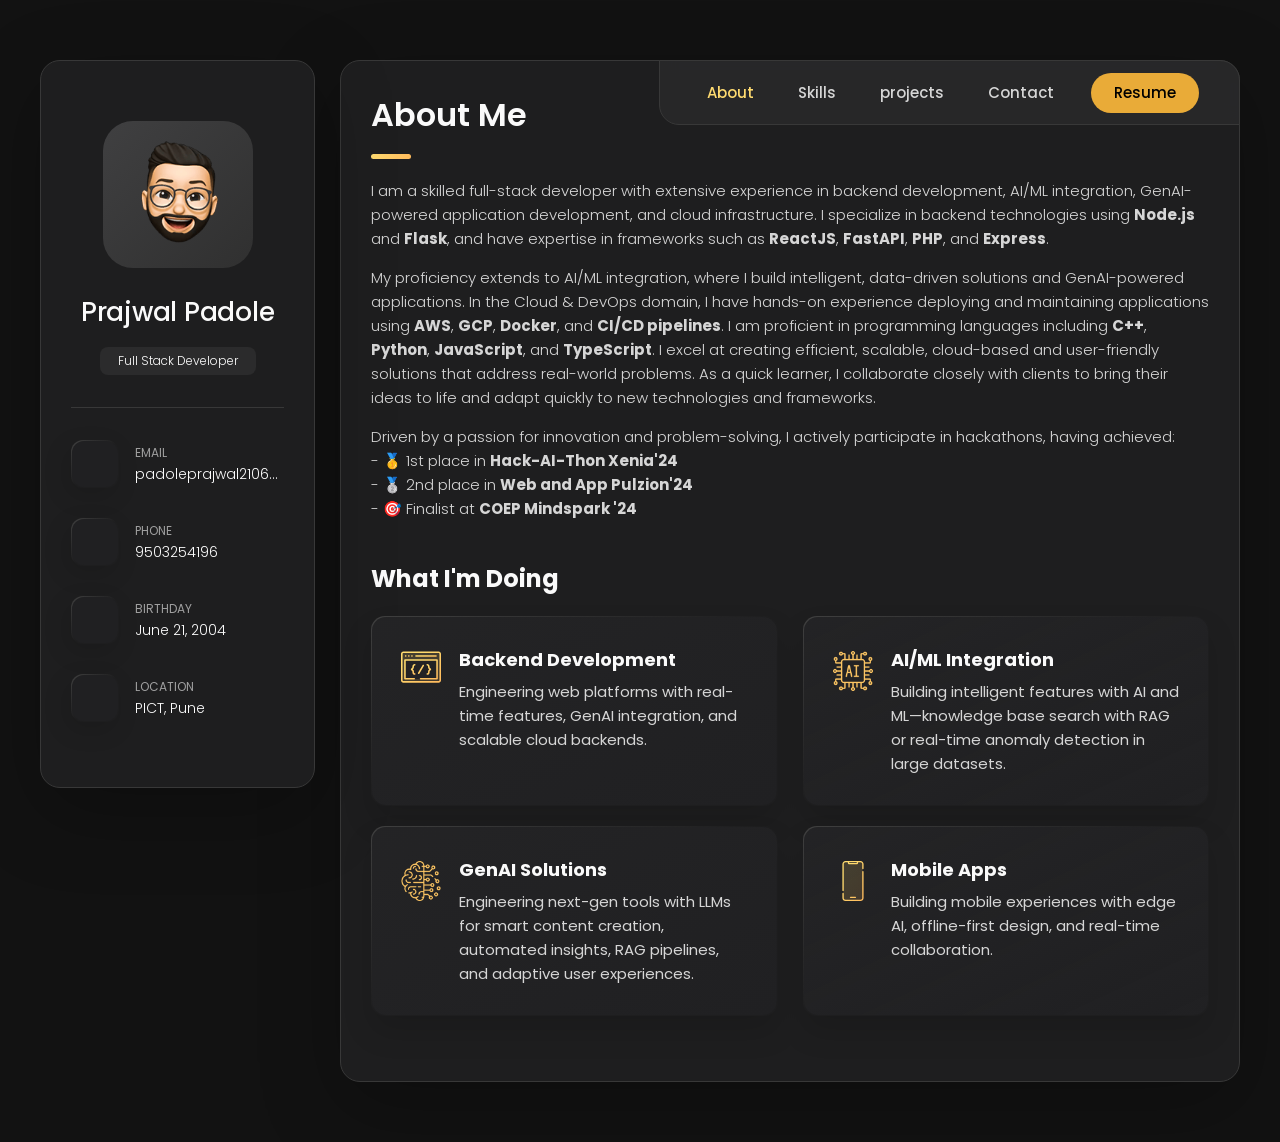
==== index.html @ 148af9e6 "Updated about us" ====
<!DOCTYPE html>
<html lang="en">

<head>
  <meta charset="UTF-8" />
  <meta http-equiv="X-UA-Compatible" content="IE=edge" />
  <meta name="viewport" content="width=device-width, initial-scale=1.0" />
  <title>Prajwal Padole</title>

  <!--
    - favicon
  -->
  <link rel="shortcut icon" href="./assets/images/logo.ico" type="image/x-icon" />

  <!--
    - custom css link
  -->
  <link rel="stylesheet" href="./assets/css/style.css" />

  <!--
    - google font link
  -->
  <link rel="preconnect" href="https://fonts.googleapis.com" />
  <link rel="preconnect" href="https://fonts.gstatic.com" crossorigin />
  <link href="https://fonts.googleapis.com/css2?family=Poppins:wght@300;400;500;600&display=swap" rel="stylesheet" />
</head>

<body>
  <!--
    - #MAIN
  -->

  <main>
    <!--
      - #SIDEBAR
    -->

    <aside class="sidebar" data-sidebar>
      <div class="sidebar-info">
        <figure class="avatar-box">
          <img src="./assets/images/my-avatar.png" alt="Richard hanrick" width="80" />
        </figure>

        <div class="info-content">
          <h1 class="name" title="Richard hanrick">Prajwal Padole</h1>

          <p class="title">Full Stack Developer</p>
        </div>

        <button class="info_more-btn" data-sidebar-btn>
          <span>Show Contacts</span>

          <ion-icon name="chevron-down"></ion-icon>
        </button>
      </div>

      <div class="sidebar-info_more">
        <div class="separator"></div>

        <ul class="contacts-list">
          <li class="contact-item">
            <div class="icon-box">
              <ion-icon name="mail-outline"></ion-icon>
            </div>

            <div class="contact-info">
              <p class="contact-title">Email</p>

              <a href="mailto:padoleprajwal2106@gmail.com" class="contact-link">padoleprajwal2106@gmail.com</a>
            </div>
          </li>

          <li class="contact-item">
            <div class="icon-box">
              <ion-icon name="phone-portrait-outline"></ion-icon>
            </div>

            <div class="contact-info">
              <p class="contact-title">Phone</p>

              <a href="tel:9503254196" class="contact-link">9503254196</a>
            </div>
          </li>

          <li class="contact-item">
            <div class="icon-box">
              <ion-icon name="calendar-outline"></ion-icon>
            </div>

            <div class="contact-info">
              <p class="contact-title">Birthday</p>

              <time datetime="1982-06-23">June 21, 2004</time>
            </div>
          </li>

          <li class="contact-item">
            <div class="icon-box">
              <ion-icon name="location-outline"></ion-icon>
            </div>

            <div class="contact-info">
              <p class="contact-title">Location</p>

              <address>PICT, Pune</address>
            </div>
          </li>
        </ul>

        <div class="separator"></div>

        <ul class="social-list">
          <li class="social-item">
            <a href="https://github.com/prajwalpkp2106" class="social-link">
              <ion-icon name="logo-github"></ion-icon>
            </a>
          </li>

          <li class="social-item">
            <a href="https://www.linkedin.com/in/prajwalpadole/" class="social-link">
              <ion-icon name="logo-linkedin"></ion-icon>
            </a>
          </li>

          <li class="social-item">
            <a href="https://www.instagram.com/prajwal_p_21?utm_source=qr&igsh=MTRkZmlydzJ2czIyZg=="
              class="social-link">
              <ion-icon name="logo-instagram"></ion-icon>
            </a>
          </li>
        </ul>
      </div>
    </aside>

    <!--- #main-content-->

    <div class="main-content">
      <!--
        - #NAVBAR
      -->

      <nav class="navbar">
        <ul class="navbar-list">
          <li class="navbar-item">
            <button class="navbar-link active" data-nav-link>About</button>
          </li>

          <li class="navbar-item">
            <button class="navbar-link" data-nav-link>Skills</button>
          </li>

          <li class="navbar-item">
            <button class="navbar-link" data-nav-link>projects</button>
          </li>

          <li class="navbar-item">
            <button class="navbar-link" data-nav-link>Contact</button>
          </li>

          <li class="navbar-item" id="resume">
            <a class="navbar-link" style="color: black;"
              href="https://drive.google.com/file/d/1fDwOTnC-C0VTZFPT21vJcvQZfboeMuvA/view?usp=sharing" target="_blank"
              rel="noopener noreferrer">
              Resume
            </a>
          </li>

        </ul>
      </nav>

      <!--
        - #ABOUT
      -->

      <article class="about active" data-page="about">
        <header>
          <h2 class="h2 article-title">About me</h2>
        </header>

        <section class="about-text">
          <p>
            I am a skilled full-stack developer with extensive experience in
            backend development, AI/ML integration, GenAI-powered application
            development, and cloud infrastructure. I specialize in backend
            technologies using
            <span class="bold">Node.js</span> and
            <span class="bold">Flask</span>, and have expertise in frameworks
            such as <span class="bold">ReactJS</span>,
            <span class="bold">FastAPI</span>, <span class="bold">PHP</span>,
            and <span class="bold">Express</span>.
          </p>

          <p>
            My proficiency extends to AI/ML integration, where I build
            intelligent, data-driven solutions and GenAI-powered applications.
            In the Cloud & DevOps domain, I have hands-on experience deploying
            and maintaining applications using <span class="bold">AWS</span>,
            <span class="bold">GCP</span>, <span class="bold">Docker</span>,
            and <span class="bold">CI/CD pipelines</span>. I am proficient in
            programming languages including <span class="bold">C++</span>,
            <span class="bold">Python</span>,
            <span class="bold">JavaScript</span>, and
            <span class="bold">TypeScript</span>. I excel at creating
            efficient, scalable, cloud-based and user-friendly solutions that
            address real-world problems. As a quick learner, I collaborate closely
            with clients to bring their ideas to life and adapt quickly to new
            technologies and frameworks.
          </p>
          <p>
            Driven by a passion for innovation and problem-solving, I actively
            participate in hackathons, having achieved:<br />
            - 🥇 1st place in <span class="bold">Hack-AI-Thon Xenia'24</span>
            <br />
            - 🥈 2nd place in <span class="bold">Web and App Pulzion'24</span><br />
            - 🎯 Finalist at <span class="bold">COEP Mindspark '24</span><br />
          </p>
        </section>

        <!--
          - service
        -->

        <section class="service">
          <h3 class="h3 service-title">What i'm doing</h3>

          <ul class="service-list">
            <li class="service-item">
              <div class="service-icon-box">
                <img src="./assets/images/icon-dev.svg" alt="Web development icon" width="40" />
              </div>

              <div class="service-content-box">
                <h4 class="h4 service-item-title">Backend development</h4>

                <p class="service-item-text">
                  Engineering web platforms with real-time features, GenAI
                  integration, and scalable cloud backends.
                </p>
              </div>
            </li>
            <li class="service-item">
              <div class="service-icon-box">
                <img src="./assets/images/microchip.png
                " alt="design icon" width="40" />
              </div>

              <div class="service-content-box">
                <h4 class="h4 service-item-title">AI/ML Integration</h4>

                <p class="service-item-text">
                  Building intelligent features with AI and ML—knowledge base
                  search with RAG or real-time anomaly detection in large
                  datasets.
                </p>
              </div>
            </li>

            <li class="service-item">
              <div class="service-icon-box">
                <img src="./assets/images/GenAI.png" alt="camera icon" width="40" />
              </div>

              <div class="service-content-box">
                <h4 class="h4 service-item-title">GenAI Solutions</h4>

                <p class="service-item-text">
                  Engineering next-gen tools with LLMs for smart content
                  creation, automated insights, RAG pipelines, and adaptive
                  user experiences.
                </p>
              </div>
            </li>

            <li class="service-item">
              <div class="service-icon-box">
                <img src="./assets/images/icon-app.svg" alt="mobile app icon" width="40" />
              </div>

              <div class="service-content-box">
                <h4 class="h4 service-item-title">Mobile apps</h4>

                <p class="service-item-text">
                  Building mobile experiences with edge AI, offline-first
                  design, and real-time collaboration.
                </p>
              </div>
            </li>
          </ul>
        </section>

        <!--
          - testimonials modal
        -->

        <div class="modal-container" data-modal-container>
          <div class="overlay" data-overlay></div>

          <section class="testimonials-modal">
            <button class="modal-close-btn" data-modal-close-btn>
              <ion-icon name="close-outline"></ion-icon>
            </button>
          </section>
        </div>
      </article>

      <!--
        - #Skills
      -->

      <article class="skills" data-page="skills">
        <header>
          <h2 class="h2 article-title">Skills</h2>
        </header>

        <section class="timeline">
          <div class="title-wrapper">
            <div class="icon-box">
              <ion-icon name="book-outline"></ion-icon>
            </div>

            <h3 class="h3">Education</h3>
          </div>

          <ol class="timeline-list">
            <li class="timeline-item">
              <h4 class="h4 timeline-item-title">
                <a href="https://pict.edu/" target="_blank" style="text-decoration: none; color: inherit">
                  Pune Institute of Computer Technology
                </a>
              </h4>
              <span>2022– Present</span>

              <p class="timeline-text">BE in Computer Engineering</p>
            </li>

            <li class="timeline-item">
              <h4 class="h4 timeline-item-title">
                Jadhavar Jr. College, Pune
              </h4>

              <span> 2020– 2022</span>

              <p class="timeline-text">Higher Secondary Certificate (HSC)</p>
            </li>

            <li class="timeline-item">
              <h4 class="h4 timeline-item-title">
                Stella Maris Convent School,Rajura
              </h4>

              <span> 2006– 2020</span>

              <p class="timeline-text">Secondary School Certificate (SSC)</p>
            </li>
          </ol>
        </section>

        <section class="timeline">
          <div class="title-wrapper">
            <div class="icon-box">
              <ion-icon name="book-outline"></ion-icon>
            </div>

            <h3 class="h3">Experience</h3>
          </div>

          <ol class="timeline-list">
            <li class="timeline-item">
              <h4 class="h4 timeline-item-title">
                <a href="https://inspacco.com/" target="_blank" style="text-decoration: none; color: inherit">
                  INSPACCO
                </a>
              </h4>
              <span class="time" style="color: rgb(191, 190, 190)">Aug 2024– Dec 2024</span>
              <span>Role: Full Stack Developer</span>

              <p class="timeline-text">
                Played a key role in building high-performance, scalable web
                applications. Engineered robust RESTful APIs using Node.js and
                Express.js, streamlined authentication mechanisms, and
                optimized data flow and query performance in PostgreSQL.
                Contributed to system architecture improvements that enhanced
                reliability, maintainability, and scalability across the
                platform.
              </p>
            </li>

            <li class="timeline-item">
              <h4 class="h4 timeline-item-title">
                <a href="https://sushiv.in/" target="_blank" style="text-decoration: none; color: inherit">
                  Sushiv Technologies
                </a>
              </h4>
              <span class="time" style="color: rgb(191, 190, 190)">Feb 2023– June 2023</span>
              <span>Role: Flutter Developer</span>

              <p class="timeline-text">
                Led the end-to-end development of an Android application
                integrating key features from Tinder, Omegle, and Instagram,
                delivering a unique and interactive user experience.
                Collaborated effectively within an industrial environment,
                strengthening cross-functional teamwork and communication.
                Optimized frontend performance, achieving a 20% reduction in
                page load time and ensuring full responsiveness across
                devices.
              </p>
            </li>

            <!-- <li class="timeline-item">

              <h4 class="h4 timeline-item-title">Web designer</h4>

              <span>2010 — 2013</span>

              <p class="timeline-text">
                Nemo enims ipsam voluptatem, blanditiis praesentium voluptum delenit atque corrupti, quos dolores et
                quas molestias
                exceptur.
              </p>

            </li> -->
          </ol>
        </section>

        <section class="tech-skills">
          <h3 class="h3 skills-title">Skills</h3>
          <div class="skills-tags">
            <span class="skill-tag">React</span>
            <span class="skill-tag">Next.js</span>
            <span class="skill-tag">Typescript</span>
            <span class="skill-tag">Node.js</span>
            <span class="skill-tag">Python</span>
            <span class="skill-tag">Streamlit</span>
            <span class="skill-tag">GenAI</span>
            <span class="skill-tag">Postgres</span>
            <span class="skill-tag">Docker</span>
            <span class="skill-tag">Java</span>
            <span class="skill-tag">C</span>
            <span class="skill-tag">C++</span>
            <span class="skill-tag">Flutter</span>
            <span class="skill-tag">MongoDB</span>
            <span class="skill-tag">HTML5</span>
            <span class="skill-tag">CSS3</span>
            <span class="skill-tag">JavaScript</span>
            <span class="skill-tag">NodeJS</span>
            <span class="skill-tag">Express</span>
            <span class="skill-tag">Flask</span>
            <span class="skill-tag">FastAPI</span>
            <span class="skill-tag">PostgreSQL</span>
            <span class="skill-tag">Firebase</span>
            <span class="skill-tag">Postman</span>
            <span class="skill-tag">MySQL</span>
            <span class="skill-tag">GitHub</span>
            <span class="skill-tag">NumPy</span>
            <span class="skill-tag">Pandas</span>
            <span class="skill-tag">C++</span>
            <span class="skill-tag">Amazon EC2</span>
            <span class="skill-tag">qdrant</span>
          </div>
        </section>

        <!-- Cloud -->
        <section class="skills-cloud-section desktop-only">
          <div class="skills-cloud-wrapper">
            <div class="icon-cloud" id="iconCloud"></div>
          </div>
        </section>

        <style>
          @media (max-width: 768px) {
            .desktop-only {
              display: none;
            }
          }
        </style>
      </article>

      <!--
        - #projects
      -->

      <!-- <article class="projects" data-page="projects">
        <header>
          <h2 class="h2 article-title">Projects</h2>
        </header>

        <section class="projects">
          <ul class="filter-list">
            <li class="filter-item">
              <button class="active" data-filter-btn>All</button>
            </li>

            <li class="filter-item">
              <button data-filter-btn>Web design</button>
            </li>

            <li class="filter-item">
              <button data-filter-btn>Applications</button>
            </li>

            <li class="filter-item">
              <button data-filter-btn>Web development</button>
            </li>
            <li class="filter-item">
              <button data-filter-btn>abc pqr</button>
            </li>
          </ul>

          <div class="filter-select-box">
            <button class="filter-select" data-select>
              <div class="select-value" data-selecct-value>
                Select category
              </div>

              <div class="select-icon">
                <ion-icon name="chevron-down"></ion-icon>
              </div>
            </button>

            <ul class="select-list">
              <li class="select-item">
                <button data-select-item>All</button>
              </li>

              <li class="select-item">
                <button data-select-item>Web design</button>
              </li>

              <li class="select-item">
                <button data-select-item>Applications</button>
              </li>

              <li class="select-item">
                <button data-select-item>Web development</button>
              </li>

            </ul>
          </div>

          <ul class="project-list">
            <li class="project-item active" data-filter-item data-category="abc pqr">
              <a href="https://github.com/prajwalpkp2106/Crop-Disease-Detection-App">
                <figure class="project-img">
                  <div class="project-item-icon-box">
                    <ion-icon name="eye-outline"></ion-icon>
                  </div>

                  <img src="./assets/images/plant.jpg" alt="PlantPulse" loading="lazy" />
                </figure>

                <h3 class="project-title">PlantPulse</h3>


              </a>
            </li>

            <li class="project-item active" data-filter-item data-category="web development">
              <a href="https://github.com/prajwalpkp2106/Tactical_Trends-MindSpark24">
                <figure class="project-img">
                  <div class="project-item-icon-box">
                    <ion-icon name="eye-outline"></ion-icon>
                  </div>

                  <img src="./assets/images/plant2.jpg" alt="orizon" loading="lazy" />
                </figure>

                <h3 class="project-title">Tactical_Trends</h3>

                <p class="project-category">Web development</p>
              </a>
            </li>

            <li class="project-item active" data-filter-item data-category="web design">
              <a href="#">
                <figure class="project-img">
                  <div class="project-item-icon-box">
                    <ion-icon name="eye-outline"></ion-icon>
                  </div>

                  <img src="./assets/images/tactical_trend2.png" alt="fundo" loading="lazy" />
                </figure>

                <h3 class="project-title">Fundo</h3>

                <p class="project-category">Web design</p>
              </a>
            </li>

            <li class="project-item active" data-filter-item data-category="applications">
              <a href="#">
                <figure class="project-img">
                  <div class="project-item-icon-box">
                    <ion-icon name="eye-outline"></ion-icon>
                  </div>

                  <img src="./assets/images/project-4.png" alt="brawlhalla" loading="lazy" />
                </figure>

                <h3 class="project-title">Brawlhalla</h3>

                <p class="project-category">Applications</p>
              </a>
            </li>

            <li class="project-item active" data-filter-item data-category="web design">
              <a href="https://github.com/prajwalpkp2106/CodeDocs">
                <figure class="project-img">
                  <div class="project-item-icon-box">
                    <ion-icon name="eye-outline"></ion-icon>
                  </div>

                  <img src="./assets/images/codedocs2.png" alt="dsm." loading="lazy" />
                </figure>

                <h3 class="project-title">CodeDocs</h3>

                <p class="project-category">Web design</p>
              </a>
            </li>

            <li class="project-item active" data-filter-item data-category="web design">
              <a href="#">
                <figure class="project-img">
                  <div class="project-item-icon-box">
                    <ion-icon name="eye-outline"></ion-icon>
                  </div>

                  <img src="./assets/images/codedocs1.png" alt="metaspark" loading="lazy" />
                </figure>

                <h3 class="project-title">MetaSpark</h3>

                <p class="project-category">Web design</p>
              </a>
            </li>

            <li class="project-item active" data-filter-item data-category="web development">
              <a href="#">
                <figure class="project-img">
                  <div class="project-item-icon-box">
                    <ion-icon name="eye-outline"></ion-icon>
                  </div>

                  <img src="./assets/images/project-7.png" alt="summary" loading="lazy" />
                </figure>

                <h3 class="project-title">Summary</h3>

                <p class="project-category">Web development</p>
              </a>
            </li>

            <li class="project-item active" data-filter-item data-category="applications">
              <a href="#">
                <figure class="project-img">
                  <div class="project-item-icon-box">
                    <ion-icon name="eye-outline"></ion-icon>
                  </div>

                  <img src="./assets/images/project-8.jpg" alt="task manager" loading="lazy" />
                </figure>

                <h3 class="project-title">Task Manager</h3>

                <p class="project-category">Applications</p>
              </a>
            </li>

            <li class="project-item active" data-filter-item data-category="web development">
              <a href="#">
                <figure class="project-img">
                  <div class="project-item-icon-box">
                    <ion-icon name="eye-outline"></ion-icon>
                  </div>

                  <img src="./assets/images/project-9.png" alt="arrival" loading="lazy" />
                </figure>

                <h3 class="project-title">Arrival</h3>

                <p class="project-category">Web development</p>
              </a>
            </li>
          </ul>

        </section>
      </article> -->
      <article class="projects" data-page="projects">
        <header>
          <h2 class="h2 article-title">Projects</h2>
        </header>

        <section class="projects">
          <!-- Filter Buttons -->
          <ul class="filter-list">
            <li class="filter-item">
              <button class="active" data-filter-btn>All</button>
            </li>
            <li class="filter-item">
              <button data-filter-btn>GenAI Powered</button>
            </li>
            <li class="filter-item">
              <button data-filter-btn>Full Stack Project</button>
            </li>
            <li class="filter-item">
              <button data-filter-btn>ML-Integrated Projects</button>
            </li>
            <li class="filter-item">
              <button data-filter-btn>Applications</button>
            </li>
          </ul>

          <!-- Dropdown Select for Mobile -->
          <div class="filter-select-box">
            <button class="filter-select" data-select>
              <div class="select-value" data-selecct-value>Select category</div>
              <div class="select-icon">
                <ion-icon name="chevron-down"></ion-icon>
              </div>
            </button>
            <ul class="select-list">
              <li class="select-item"><button data-select-item>All</button></li>
              <li class="select-item"><button data-select-item>GenAI Powered</button></li>
              <li class="select-item"><button data-select-item>Full Stack Project</button></li>
              <li class="select-item"><button data-select-item>ML-Integrated Projects</button></li>
              <li class="select-item"><button data-select-item>Applications</button></li>
            </ul>
          </div>

          <!-- Project Items -->
          <ul class="project-list">
            <!-- Generative AI Powered -->
            <li class="project-item active" data-filter-item data-category="genai powered">
              <a href="https://docs.google.com/presentation/d/1sMU1hyan8z3TuMn-Yjd-NtVGnBYsDl0E/edit#slide=id.p1">
                <figure class="project-img">
                  <div class="project-item-icon-box">
                    <ion-icon name="eye-outline"></ion-icon>
                  </div>
                  <img src="./assets/images/hack-o-hire.png" alt="hack-o-hire" loading="lazy" />
                </figure>
                <h3 class="project-title">hack-o-hire</h3>
                <p class="project-category">GenAI Powered and Full Stack</p>
              </a>
            </li>

            <li class="project-item active" data-filter-item data-category="genai powered">
              <a href="https://github.com/prajwalpkp2106/CodeDocs">
                <figure class="project-img">
                  <div class="project-item-icon-box">
                    <ion-icon name="eye-outline"></ion-icon>
                  </div>
                  <img src="./assets/images/codedocs2.png" alt="CodeDocs" loading="lazy" />
                </figure>
                <h3 class="project-title">CodeDocs</h3>
                <p class="project-category">GenAI Powered and Full Stack</p>
              </a>
            </li>

            <li class="project-item active" data-filter-item data-category="full stack project">
              <a href="https://github.com/prajwalpkp2106/Portfolio">
                <figure class="project-img">
                  <div class="project-item-icon-box">
                    <ion-icon name="eye-outline"></ion-icon>
                  </div>
                  <img src="./assets/images/Portfolio.png" alt="Tactical Trends" loading="lazy" />
                </figure>
                <h3 class="project-title">Portfolio</h3>
                <p class="project-category">Full Stack Project</p>
              </a>
            </li>



            <!-- ML-Integrated Projects -->
            <li class="project-item active" data-filter-item data-category="ml-integrated projects">
              <a href="https://github.com/prajwalpkp2106/Crop-Disease-Detection-App">
                <figure class="project-img">
                  <div class="project-item-icon-box">
                    <ion-icon name="eye-outline"></ion-icon>
                  </div>
                  <img src="./assets/images/plant.jpg" alt="PlantPulse" loading="lazy" />
                </figure>
                <h3 class="project-title">PlantPulse</h3>
                <p class="project-category">ML-Integrated Project</p>
              </a>
            </li>

            <li class="project-item active" data-filter-item data-category="ml-integrated projects">
              <a href="https://github.com/prajwalpkp2106/Tactical_Trends-MindSpark24">
                <figure class="project-img">
                  <div class="project-item-icon-box">
                    <ion-icon name="eye-outline"></ion-icon>
                  </div>
                  <img src="./assets/images/tactical_trend1.png" alt="PlantPulse" loading="lazy" />
                </figure>
                <h3 class="project-title">Tactical Trends</h3>
                <p class="project-category">ML-Integrated Project</p>
              </a>
            </li>

            <li class="project-item active" data-filter-item data-category="ml-integrated projects">
              <a href="https://github.com/prajwalpkp2106/Sentement-Tube">
                <figure class="project-img">
                  <div class="project-item-icon-box">
                    <ion-icon name="eye-outline"></ion-icon>
                  </div>
                  <img src="./assets/images/sentiment.jpg" alt="PlantPulse" loading="lazy" />
                </figure>
                <h3 class="project-title">Sentement-Tube</h3>
                <p class="project-category">ML-Integrated Project</p>
              </a>
            </li>

            <li class="project-item active" data-filter-item data-category="ml-integrated projects">
              <a href="https://github.com/prajwalpkp2106/GSC-Repo">
                <figure class="project-img">
                  <div class="project-item-icon-box">
                    <ion-icon name="eye-outline"></ion-icon>
                  </div>
                  <img src="./assets/images/gdsc.jpg" alt="PlantPulse" loading="lazy" />
                </figure>
                <h3 class="project-title">VisualVoices</h3>
                <p class="project-category">ML-Integrated Project</p>
              </a>
            </li>

            <!-- Applications -->
            <li class="project-item active" data-filter-item data-category="applications">
              <a href="https://github.com/prajwalpkp2106/InstaSwipeChat">
                <figure class="project-img">
                  <div class="project-item-icon-box">
                    <ion-icon name="eye-outline"></ion-icon>
                  </div>
                  <img src="./assets/images/instag.jpg" alt="InstaSwipeChat" loading="lazy" />
                </figure>
                <h3 class="project-title">InstaSwipeChat</h3>
                <p class="project-category">Applications</p>
              </a>
            </li>

            <li class="project-item active" data-filter-item data-category="applications">
              <a href="https://github.com/prajwalpkp2106/OmegleStreamApp">
                <figure class="project-img">
                  <div class="project-item-icon-box">
                    <ion-icon name="eye-outline"></ion-icon>
                  </div>
                  <img src="./assets/images/omegle.jpg" alt="InstaSwipeChat" loading="lazy" />
                </figure>
                <h3 class="project-title">OmegleStreamApp</h3>
                <p class="project-category">Applications</p>
              </a>
            </li>
            <!-- Full Stack Project -->
            <li class="project-item active" data-filter-item data-category="full stack project">
              <a href="https://github.com/prajwalpkp2106/PriceHunt">
                <figure class="project-img">
                  <div class="project-item-icon-box">
                    <ion-icon name="eye-outline"></ion-icon>
                  </div>
                  <img src="./assets/images/pricehunt.jpg" alt="Tactical Trends" loading="lazy" />
                </figure>
                <h3 class="project-title">PriceHunt</h3>
                <p class="project-category">Full Stack Project</p>
              </a>
            </li>
            <li class="project-item active" data-filter-item data-category="full stack project">
              <a href="https://github.com/prajwalpkp2106/CAMPUS-CAPTURES">
                <figure class="project-img">
                  <div class="project-item-icon-box">
                    <ion-icon name="eye-outline"></ion-icon>
                  </div>
                  <img src="./assets/images/campus_capture.jpg" alt="CAMPUS-CAPTURES" loading="lazy" />
                </figure>
                <h3 class="project-title">CAMPUS-CAPTURES</h3>
                <p class="project-category">Full Stack Project</p>
              </a>
            </li>
            <li class="project-item active" data-filter-item data-category="full stack project">
              <a href="https://github.com/prajwalpkp2106/CodeCrafters">
                <figure class="project-img">
                  <div class="project-item-icon-box">
                    <ion-icon name="eye-outline"></ion-icon>
                  </div>
                  <img src="./assets/images/codecrafters.png" alt="CAMPUS-CAPTURES" loading="lazy" />
                </figure>
                <h3 class="project-title">E-Mandi</h3>
                <p class="project-category">Full Stack Project</p>
              </a>
            </li>
          </ul>
        </section>
      </article>

      <!--
        - #BLOG
      -->

      <!-- <article class="blog" data-page="blog">
        <header>
          <h2 class="h2 article-title">Blog</h2>
        </header>

        <section class="blog-posts">
          <ul class="blog-posts-list">
            <li class="blog-post-item">
              <a href="#">
                <figure class="blog-banner-box">
                  <img src="./assets/images/blog-1.jpg" alt="Design conferences in 2022" loading="lazy" />
                </figure>

                <div class="blog-content">
                  <div class="blog-meta">
                    <p class="blog-category">Design</p>

                    <span class="dot"></span>

                    <time datetime="2022-02-23">Fab 23, 2022</time>
                  </div>

                  <h3 class="h3 blog-item-title">
                    Design conferences in 2022
                  </h3>

                  <p class="blog-text">
                    Veritatis et quasi architecto beatae vitae dicta sunt,
                    explicabo.
                  </p>
                </div>
              </a>
            </li>

            <li class="blog-post-item">
              <a href="#">
                <figure class="blog-banner-box">
                  <img src="./assets/images/blog-2.jpg" alt="Best fonts every designer" loading="lazy" />
                </figure>

                <div class="blog-content">
                  <div class="blog-meta">
                    <p class="blog-category">Design</p>

                    <span class="dot"></span>

                    <time datetime="2022-02-23">Fab 23, 2022</time>
                  </div>

                  <h3 class="h3 blog-item-title">
                    Best fonts every designer
                  </h3>

                  <p class="blog-text">
                    Sed ut perspiciatis, nam libero tempore, cum soluta nobis
                    est eligendi.
                  </p>
                </div>
              </a>
            </li>

            <li class="blog-post-item">
              <a href="#">
                <figure class="blog-banner-box">
                  <img src="./assets/images/blog-3.jpg" alt="Design digest #80" loading="lazy" />
                </figure>

                <div class="blog-content">
                  <div class="blog-meta">
                    <p class="blog-category">Design</p>

                    <span class="dot"></span>

                    <time datetime="2022-02-23">Fab 23, 2022</time>
                  </div>

                  <h3 class="h3 blog-item-title">Design digest #80</h3>

                  <p class="blog-text">
                    Excepteur sint occaecat cupidatat no proident, quis
                    nostrum exercitationem ullam corporis suscipit.
                  </p>
                </div>
              </a>
            </li>

            <li class="blog-post-item">
              <a href="#">
                <figure class="blog-banner-box">
                  <img src="./assets/images/blog-4.jpg" alt="UI interactions of the week" loading="lazy" />
                </figure>

                <div class="blog-content">
                  <div class="blog-meta">
                    <p class="blog-category">Design</p>

                    <span class="dot"></span>

                    <time datetime="2022-02-23">Fab 23, 2022</time>
                  </div>

                  <h3 class="h3 blog-item-title">
                    UI interactions of the week
                  </h3>

                  <p class="blog-text">
                    Enim ad minim veniam, consectetur adipiscing elit, quis
                    nostrud exercitation ullamco laboris nisi.
                  </p>
                </div>
              </a>
            </li>

            <li class="blog-post-item">
              <a href="#">
                <figure class="blog-banner-box">
                  <img src="./assets/images/blog-5.jpg" alt="The forgotten art of spacing" loading="lazy" />
                </figure>

                <div class="blog-content">
                  <div class="blog-meta">
                    <p class="blog-category">Design</p>

                    <span class="dot"></span>

                    <time datetime="2022-02-23">Fab 23, 2022</time>
                  </div>

                  <h3 class="h3 blog-item-title">
                    The forgotten art of spacing
                  </h3>

                  <p class="blog-text">
                    Maxime placeat, sed do eiusmod tempor incididunt ut labore
                    et dolore magna aliqua.
                  </p>
                </div>
              </a>
            </li>

            <li class="blog-post-item">
              <a href="#">
                <figure class="blog-banner-box">
                  <img src="./assets/images/blog-6.jpg" alt="Design digest #79" loading="lazy" />
                </figure>

                <div class="blog-content">
                  <div class="blog-meta">
                    <p class="blog-category">Design</p>

                    <span class="dot"></span>

                    <time datetime="2022-02-23">Fab 23, 2022</time>
                  </div>

                  <h3 class="h3 blog-item-title">Design digest #79</h3>

                  <p class="blog-text">
                    Optio cumque nihil impedit uo minus quod maxime placeat,
                    velit esse cillum.
                  </p>
                </div>
              </a>
            </li>
          </ul>
        </section>
      </article> -->

      <!--
        - #CONTACT
      -->

      <article class="contact" data-page="contact">
        <header>
          <h2 class="h2 article-title">Contact</h2>
        </header>

        <section class="mapbox" data-mapbox>
          <figure>
            <iframe
              src="https://www.google.com/maps/embed?pb=!1m18!1m12!1m3!1d3784.576189831728!2d73.84825867428687!3d18.45754208262385!2m3!1f0!2f0!3f0!3m2!1i1024!2i768!4f13.1!3m3!1m2!1s0x3bc2eac85230ba47%3A0x871eddd0a8a0a108!2sSCTR&#39;S%20Pune%20Institute%20of%20Computer%20Technology!5e0!3m2!1sen!2sin!4v1744478939032!5m2!1sen!2sin"
              width="600" height="450" style="border: 0" allowfullscreen="" loading="lazy"
              referrerpolicy="no-referrer-when-downgrade"></iframe>
          </figure>
        </section>

        <section class="contact-form">
          <h3 class="h3 form-title">Contact Form</h3>

          <form action="#" class="form" data-form>
            <div class="input-wrapper">
              <input type="text" name="fullname" class="form-input" placeholder="Full name" required data-form-input />

              <input type="email" name="email" class="form-input" placeholder="Email address" required
                data-form-input />
            </div>

            <textarea name="message" class="form-input" placeholder="Your Message" required data-form-input></textarea>

            <button class="form-btn" type="submit" disabled data-form-btn>
              <ion-icon name="paper-plane"></ion-icon>
              <span>Send Message</span>
            </button>
          </form>
        </section>
      </article>
    </div>
  </main>

  <!-- Cloud Script -->
  <script>
    const slugs = [
      "typescript",
      "react",
      "flutter",
      "mongodb",
      "html5",
      "css3",
      "javascript",
      "nodedotjs",
      "express",
      "flask",
      "fastapi",
      "postgresql",
      "firebase",
      "postman",
      "vercel",
      "amazonwebservices",
      "mysql",
      "docker",
      "git",
      "jira",
      "github",
      "gitlab",
      "numpy",
      "pandas",
      "cplusplus",
      "figma",
      "amazonec2",
      "streamlit",
    ];

    const cloud = document.getElementById("iconCloud");
    const radius = 160;
    const icons = [];

    slugs.forEach((slug, i) => {
      const icon = document.createElement("div");
      icon.className = "icon";
      icon.innerHTML = `<img src="https://cdn.simpleicons.org/${slug}/FFFFFF" alt="${slug}">`;

      const phi = Math.acos(-1 + (2 * i) / slugs.length);
      const theta = Math.sqrt(slugs.length * Math.PI) * phi;

      const x = radius * Math.cos(theta) * Math.sin(phi);
      const y = radius * Math.sin(theta) * Math.sin(phi);
      const z = radius * Math.cos(phi);

      icon.dataset.x = x;
      icon.dataset.y = y;
      icon.dataset.z = z;

      cloud.appendChild(icon);
      icons.push(icon);
    });

    let mouseX = 0;
    let mouseY = 0;
    let rotationX = 0;
    let rotationY = 0;

    // Capture mouse movement
    document.addEventListener("mousemove", (e) => {
      const rect = cloud.getBoundingClientRect();
      const centerX = rect.left + rect.width / 2;
      const centerY = rect.top + rect.height / 2;

      mouseX = (e.clientX - centerX) / 200;
      mouseY = (e.clientY - centerY) / 200;
    });

    function rotate() {
      rotationY += mouseX * 0.05;
      rotationX += mouseY * 0.05;

      const sinX = Math.sin(rotationX);
      const cosX = Math.cos(rotationX);
      const sinY = Math.sin(rotationY);
      const cosY = Math.cos(rotationY);

      icons.forEach((icon) => {
        let x = parseFloat(icon.dataset.x);
        let y = parseFloat(icon.dataset.y);
        let z = parseFloat(icon.dataset.z);

        // Rotate Y axis
        let x1 = x * cosY - z * sinY;
        let z1 = z * cosY + x * sinY;

        // Rotate X axis
        let y1 = y * cosX - z1 * sinX;
        let z2 = z1 * cosX + y * sinX;

        const scale = 0.6 + (z2 + radius) / (2 * radius);
        const left = x1 + cloud.offsetWidth / 2 - 20;
        const top = y1 + cloud.offsetHeight / 2 - 20;

        icon.style.transform = `translate(${left}px, ${top}px) scale(${scale})`;
        icon.style.zIndex = Math.floor(scale * 100);
        icon.style.opacity = scale;
      });

      requestAnimationFrame(rotate);
    }

    rotate();
  </script>
  <!--
    - custom js link
  -->
  <script src="./assets/js/script.js"></script>

  <!--
    - ionicon link
  -->
  <script type="module" src="https://unpkg.com/ionicons@5.5.2/dist/ionicons/ionicons.esm.js"></script>
  <script nomodule src="https://unpkg.com/ionicons@5.5.2/dist/ionicons/ionicons.js"></script>
</body>

</html>
---- assets/css/style.css ----
/*-----------------------------------*\
  #style.css
\*-----------------------------------*/


/**
 * copyright 2022 @codewithsadee
 */





/*-----------------------------------*\
  #CUSTOM PROPERTY
\*-----------------------------------*/

:root {

  /**
   * colors
   */

  /* gradient */

  --bg-gradient-onyx: linear-gradient(
    to bottom right, 
    hsl(240, 1%, 25%) 3%, 
    hsl(0, 0%, 19%) 97%
  );
  --bg-gradient-jet: linear-gradient(
    to bottom right, 
    hsla(240, 1%, 18%, 0.251) 0%, 
    hsla(240, 2%, 11%, 0) 100%
  ), hsl(240, 2%, 13%);
  --bg-gradient-yellow-1: linear-gradient(
    to bottom right, 
    hsl(45, 100%, 71%) 0%, 
    hsla(36, 100%, 69%, 0) 50%
  );
  --bg-gradient-yellow-2: linear-gradient(
    135deg, 
    hsla(45, 100%, 71%, 0.251) 0%, 
    hsla(35, 100%, 68%, 0) 59.86%
  ), hsl(240, 2%, 13%);
  --border-gradient-onyx: linear-gradient(
    to bottom right, 
    hsl(0, 0%, 25%) 0%, 
    hsla(0, 0%, 25%, 0) 50%
  );
  --text-gradient-yellow: linear-gradient(
    to right, 
    hsl(45, 100%, 72%), 
    hsl(35, 100%, 68%)
  );

  /* solid */

  --jet: hsl(0, 0%, 22%);
  --onyx: hsl(240, 1%, 17%);
  --eerie-black-1: hsl(240, 2%, 13%);
  --eerie-black-2: hsl(240, 2%, 12%);
  --smoky-black: hsl(0, 0%, 7%);
  --white-1: hsl(0, 0%, 100%);
  --white-2: hsl(0, 0%, 98%);
  --orange-yellow-crayola: hsl(45, 100%, 72%);
  --vegas-gold: hsl(45, 54%, 58%);
  --light-gray: hsl(0, 0%, 84%);
  --light-gray-70: hsla(0, 0%, 84%, 0.7);
  --bittersweet-shimmer: hsl(0, 43%, 51%);

  /**
   * typography
   */

  /* font-family */
  --ff-poppins: 'Poppins', sans-serif;

  /* font-size */
  --fs-1: 24px;
  --fs-2: 18px;
  --fs-3: 17px;
  --fs-4: 16px;
  --fs-5: 15px;
  --fs-6: 14px;
  --fs-7: 13px;
  --fs-8: 11px;

  /* font-weight */
  --fw-300: 300;
  --fw-400: 400;
  --fw-500: 500;
  --fw-600: 600;

  /**
   * shadow
   */
  
  --shadow-1: -4px 8px 24px hsla(0, 0%, 0%, 0.25);
  --shadow-2: 0 16px 30px hsla(0, 0%, 0%, 0.25);
  --shadow-3: 0 16px 40px hsla(0, 0%, 0%, 0.25);
  --shadow-4: 0 25px 50px hsla(0, 0%, 0%, 0.15);
  --shadow-5: 0 24px 80px hsla(0, 0%, 0%, 0.25);

  /**
   * transition
   */

  --transition-1: 0.25s ease;
  --transition-2: 0.5s ease-in-out;

}





/*-----------------------------------*\
  #RESET
\*-----------------------------------*/

*, *::before, *::after {
  margin: 0;
  padding: 0;
  box-sizing: border-box;
}

a { text-decoration: none; }

li { list-style: none; }

img, ion-icon, a, button, time, span { display: block; }

button {
  font: inherit;
  background: none;
  border: none;
  text-align: left;
  cursor: pointer;
}

input, textarea {
  display: block;
  width: 100%;
  background: none;
  font: inherit;
}

::selection {
  background: var(--orange-yellow-crayola);
  color: var(--smoky-black);
}

:focus { outline-color: var(--orange-yellow-crayola); }

html { font-family: var(--ff-poppins); }

body { background: var(--smoky-black); }





/*-----------------------------------*\
  #REUSED STYLE
\*-----------------------------------*/

.sidebar,
article {
  background: var(--eerie-black-2);
  border: 1px solid var(--jet);
  border-radius: 20px;
  padding: 15px;
  box-shadow: var(--shadow-1);
  z-index: 1;
}

.separator {
  width: 100%;
  height: 1px;
  background: var(--jet);
  margin: 16px 0;
}

.icon-box {
  position: relative;
  background: var(--border-gradient-onyx);
  width: 30px;
  height: 30px;
  border-radius: 8px;
  display: flex;
  justify-content: center;
  align-items: center;
  font-size: 16px;
  color: var(--orange-yellow-crayola);
  box-shadow: var(--shadow-1);
  z-index: 1;
}

.icon-box::before {
  content: "";
  position: absolute;
  inset: 1px;
  background: var(--eerie-black-1);
  border-radius: inherit;
  z-index: -1;
}

.icon-box ion-icon { --ionicon-stroke-width: 35px; }

article { display: none; }

article.active {
  display: block;
  animation: fade 0.5s ease backwards;
}

@keyframes fade {
  0% { opacity: 0; }
  100% { opacity: 1; }
}

.h2,
.h3,
.h4,
.h5 {
  color: var(--white-2);
  text-transform: capitalize;
}

.h2 { font-size: var(--fs-1); }

.h3 { font-size: var(--fs-2); }

.h4 { font-size: var(--fs-4); }

.h5 {
  font-size: var(--fs-7);
  font-weight: var(--fw-500);
}

.article-title {
  position: relative;
  padding-bottom: 7px;
}

.article-title::after {
  content: "";
  position: absolute;
  bottom: 0;
  left: 0;
  width: 30px;
  height: 3px;
  background: var(--text-gradient-yellow);
  border-radius: 3px;
}

.has-scrollbar::-webkit-scrollbar {
  width: 5px; /* for vertical scrollbar */
  height: 5px; /* for horizontal scrollbar */
}

.has-scrollbar::-webkit-scrollbar-track {
  background: var(--onyx);
  border-radius: 5px;
}

.has-scrollbar::-webkit-scrollbar-thumb {
  background: var(--orange-yellow-crayola);
  border-radius: 5px;
}

.has-scrollbar::-webkit-scrollbar-button { width: 20px; }

.content-card {
  position: relative;
  background: var(--border-gradient-onyx);
  padding: 15px;
  padding-top: 45px;
  border-radius: 14px;
  box-shadow: var(--shadow-2);
  cursor: pointer;
  z-index: 1;
}

.content-card::before {
  content: "";
  position: absolute;
  inset: 1px;
  background: var(--bg-gradient-jet);
  border-radius: inherit;
  z-index: -1;
}





/*-----------------------------------*\
  #MAIN
\*-----------------------------------*/

main {
  margin: 15px 12px;
  margin-bottom: 75px;
  min-width: 259px;
}





/*-----------------------------------*\
  #SIDEBAR
\*-----------------------------------*/

.sidebar {
  margin-bottom: 15px;
  max-height: 112px;
  overflow: hidden;
  transition: var(--transition-2);
}

.sidebar.active { max-height: 405px; }

.sidebar-info {
  position: relative;
  display: flex;
  justify-content: flex-start;
  align-items: center;
  gap: 15px;
}

.avatar-box {
  background: var(--bg-gradient-onyx);
  border-radius: 20px;
}

.info-content .name {
  color: var(--white-2);
  font-size: var(--fs-3);
  font-weight: var(--fw-500);
  letter-spacing: -0.25px;
  margin-bottom: 10px;
}

.info-content .title {
  color: var(--white-1);
  background: var(--onyx);
  font-size: var(--fs-8);
  font-weight: var(--fw-300);
  width: max-content;
  padding: 3px 12px;
  border-radius: 8px;
}

.info_more-btn {
  position: absolute;
  top: -15px;
  right: -15px;
  border-radius: 0 15px;
  font-size: 13px;
  color: var(--orange-yellow-crayola);
  background: var(--border-gradient-onyx);
  padding: 10px;
  box-shadow: var(--shadow-2);
  transition: var(--transition-1);
  z-index: 1;
}

.info_more-btn::before {
  content: "";
  position: absolute;
  inset: 1px;
  border-radius: inherit;
  background: var(--bg-gradient-jet);
  transition: var(--transition-1);
  z-index: -1;
}

.info_more-btn:hover,
.info_more-btn:focus { background: var(--bg-gradient-yellow-1); }

.info_more-btn:hover::before,
.info_more-btn:focus::before { background: var(--bg-gradient-yellow-2); }

.info_more-btn span { display: none; }

.sidebar-info_more {
  opacity: 0;
  visibility: hidden;
  transition: var(--transition-2);
}

.sidebar.active .sidebar-info_more {
  opacity: 1;
  visibility: visible;
}

.contacts-list {
  display: grid;
  grid-template-columns: 1fr;
  gap: 16px;
}

.contact-item {
  min-width: 100%;
  display: flex;
  align-items: center;
  gap: 16px;
}

.contact-info {
  max-width: calc(100% - 46px);
  width: calc(100% - 46px);
}

.contact-title {
  color: var(--light-gray-70);
  font-size: var(--fs-8);
  text-transform: uppercase;
  margin-bottom: 2px;
}

.contact-info :is(.contact-link, time, address) {
  color: var(--white-2);
  font-size: var(--fs-7);
}

.contact-info address { font-style: normal; }

.social-list {
  display: flex;
  justify-content: flex-start;
  align-items: center;
  gap: 15px;
  padding-bottom: 4px;
  padding-left: 7px;
}

.social-item .social-link {
  color: var(--light-gray-70);
  font-size: 18px;
}


.social-item .social-link:hover { color: var(--light-gray); }





/*-----------------------------------*\
  #NAVBAR
\*-----------------------------------*/

.navbar {
  position: fixed;
  bottom: 0;
  left: 0;
  width: 100%;
  background: hsla(240, 1%, 17%, 0.75);
  backdrop-filter: blur(10px);
  border: 1px solid var(--jet);
  border-radius: 12px 12px 0 0;
  box-shadow: var(--shadow-2);
  z-index: 5;
}

.navbar-list {
  display: flex;
  flex-wrap: wrap;
  justify-content: center;
  align-items: center;
  padding: 0 10px;
}

.navbar-link {
  color: var(--light-gray);
  font-size: var(--fs-8);
  padding: 20px 7px;
  transition: color var(--transition-1);
}

.navbar-link:hover,
.navbar-link:focus { color: var(--light-gray-70); }

.navbar-link.active { color: var(--orange-yellow-crayola); }





/*-----------------------------------*\
  #ABOUT
\*-----------------------------------*/

.about .article-title { margin-bottom: 15px; }

.about-text {
  color: var(--light-gray);
  font-size: var(--fs-6);
  font-weight: var(--fw-300);
  line-height: 1.6;
}

.about-text p { margin-bottom: 15px; }



/**
 * #service 
 */

.service { margin-bottom: 35px; }

.service-title { margin-bottom: 20px; }

.service-list {
  display: grid;
  grid-template-columns: 1fr;
  gap: 20px;
}

.service-item {
  position: relative;
  background: var(--border-gradient-onyx);
  padding: 20px;
  border-radius: 14px;
  box-shadow: var(--shadow-2);
  z-index: 1;
}

.service-item::before {
  content: "";
  position: absolute;
  inset: 1px;
  background: var(--bg-gradient-jet);
  border-radius: inherit;
  z-index: -1;
}

.service-icon-box { margin-bottom: 10px; }

.service-icon-box img { margin: auto; }

.service-content-box { text-align: center; }

.service-item-title { margin-bottom: 7px; }

.service-item-text {
  color: var(--light-gray);
  font-size: var(--fs-6);
  font-weight: var(--fw-3);
  line-height: 1.6;
}


/**
 * #testimonials 
 */

.testimonials { margin-bottom: 30px; }

.testimonials-title { margin-bottom: 20px; }

.testimonials-list {
  display: flex;
  justify-content: flex-start;
  align-items: flex-start;
  gap: 15px;
  margin: 0 -15px;
  padding: 25px 15px;
  padding-bottom: 35px;
  overflow-x: auto;
  scroll-behavior: smooth;
  overscroll-behavior-inline: contain;
  scroll-snap-type: inline mandatory;
}

.testimonials-item {
  min-width: 100%;
  scroll-snap-align: center;
}

.testimonials-avatar-box {
  position: absolute;
  top: 0;
  left: 0;
  transform: translate(15px, -25px);
  background: var(--bg-gradient-onyx);
  border-radius: 14px;
  box-shadow: var(--shadow-1);
}

.testimonials-item-title { margin-bottom: 7px; }

.testimonials-text {
  color: var(--light-gray);
  font-size: var(--fs-6);
  font-weight: var(--fw-300);
  line-height: 1.6;
  display: -webkit-box;
  line-clamp: 4;
  -webkit-line-clamp: 4;
  -webkit-box-orient: vertical;
  overflow: hidden;
}


/**
 * #testimonials-modal
 */

.modal-container {
  position: fixed;
  top: 0;
  left: 0;
  width: 100%;
  height: 100%;
  display: flex;
  justify-content: center;
  align-items: center;
  overflow-y: auto;
  overscroll-behavior: contain;
  z-index: 20;
  pointer-events: none;
  visibility: hidden;
}

.modal-container::-webkit-scrollbar { display: none; }

.modal-container.active {
  pointer-events: all;
  visibility: visible;
}

.overlay {
  position: fixed;
  top: 0;
  left: 0;
  width: 100%;
  height: 100vh;
  background: hsl(0, 0%, 5%);
  opacity: 0;
  visibility: hidden;
  pointer-events: none;
  z-index: 1;
  transition: var(--transition-1);
}

.overlay.active {
  opacity: 0.8;
  visibility: visible;
  pointer-events: all;
}

.testimonials-modal {
  background: var(--eerie-black-2);
  position: relative;
  padding: 15px;
  margin: 15px 12px;
  border: 1px solid var(--jet);
  border-radius: 14px;
  box-shadow: var(--shadow-5);
  transform: scale(1.2);
  opacity: 0;
  transition: var(--transition-1);
  z-index: 2;
}

.modal-container.active .testimonials-modal {
  transform: scale(1);
  opacity: 1;
}

.modal-close-btn {
  position: absolute;
  top: 15px;
  right: 15px;
  background: var(--onyx);
  border-radius: 8px;
  width: 32px;
  height: 32px;
  display: flex;
  justify-content: center;
  align-items: center;
  color: var(--white-2);
  font-size: 18px;
  opacity: 0.7;
}

.modal-close-btn:hover,
.modal-close-btn:focus { opacity: 1; }

.modal-close-btn ion-icon { --ionicon-stroke-width: 50px; }

.modal-avatar-box {
  background: var(--bg-gradient-onyx);
  width: max-content;
  border-radius: 14px;
  margin-bottom: 15px;
  box-shadow: var(--shadow-2);
}

.modal-img-wrapper > img { display: none; }

.modal-title { margin-bottom: 4px; }

.modal-content time {
  font-size: var(--fs-6);
  color: var(--light-gray-70);
  font-weight: var(--fw-300);
  margin-bottom: 10px;
}

.modal-content p {
  color: var(--light-gray);
  font-size: var(--fs-6);
  font-weight: var(--fw-300);
  line-height: 1.6;
}


/**
 * #clients 
 */

.clients { margin-bottom: 15px; }

.clients-list {
  display: flex;
  justify-content: flex-start;
  align-items: flex-start;
  gap: 15px;
  margin: 0 -15px;
  padding: 25px;
  padding-bottom: 25px;
  overflow-x: auto;
  scroll-behavior: smooth;
  overscroll-behavior-inline: contain;
  scroll-snap-type: inline mandatory;
  scroll-padding-inline: 25px;
}

.clients-item {
  min-width: 50%;
  scroll-snap-align: start;
}

.clients-item img {
  width: 100%;
  filter: grayscale(1);
  transition: var(--transition-1);
}

.clients-item img:hover { filter: grayscale(0); }





/*-----------------------------------*\
  #RESUME
\*-----------------------------------*/

.article-title { margin-bottom: 30px; }


/**
 * education and experience 
 */

.timeline { margin-bottom: 30px; }

.timeline .title-wrapper {
  display: flex;
  align-items: center;
  gap: 15px;
  margin-bottom: 25px;
}

.timeline-list {
  font-size: var(--fs-6);
  margin-left: 45px;
}

.timeline-item { position: relative; }

.timeline-item:not(:last-child) { margin-bottom: 20px; }

.timeline-item-title {
  font-size: var(--fs-6);
  line-height: 1.3;
  margin-bottom: 7px;
}

.timeline-list span {
  color: var(--vegas-gold);
  font-weight: var(--fw-400);
  line-height: 1.6;
}

.timeline-item:not(:last-child)::before {
  content: "";
  position: absolute;
  top: -25px;
  left: -30px;
  width: 1px;
  height: calc(100% + 50px);
  background: var(--jet);
}

.timeline-item::after {
  content: "";
  position: absolute;
  top: 5px;
  left: -33px;
  height: 6px;
  width: 6px;
  background: var(--text-gradient-yellow);
  border-radius: 50%;
  box-shadow: 0 0 0 4px var(--jet);
}

.timeline-text {
  color: var(--light-gray);
  font-weight: var(--fw-300);
  line-height: 1.6;
}


/**
 * skills 
 */

.skills-title { margin-bottom: 20px; }

.skills-list { padding: 20px; }


.skills-item:not(:last-child) { margin-bottom: 15px; }

.skill .title-wrapper {
  display: flex;
  align-items: center;
  gap: 5px;
  margin-bottom: 8px;
}

.skill .title-wrapper data {
  color: var(--light-gray);
  font-size: var(--fs-7);
  font-weight: var(--fw-300);
}

.skill-progress-bg {
  background: var(--jet);
  width: 100%;
  height: 8px;
  border-radius: 10px;
}

.skill-progress-fill {
  background: var(--text-gradient-yellow);
  height: 100%;
  border-radius: inherit;
}





/*-----------------------------------*\
  #PORTFOLIO
\*-----------------------------------*/

.filter-list { display: none; }

.filter-select-box {
  position: relative;
  margin-bottom: 25px;
}

.filter-select {
  background: var(--eerie-black-2);
  color: var(--light-gray);
  display: flex;
  justify-content: space-between;
  align-items: center;
  width: 100%;
  padding: 12px 16px;
  border: 1px solid var(--jet);
  border-radius: 14px;
  font-size: var(--fs-6);
  font-weight: var(--fw-300);
}

.filter-select.active .select-icon { transform: rotate(0.5turn); }

.select-list {
  background: var(--eerie-black-2);
  position: absolute;
  top: calc(100% + 6px);
  width: 100%;
  padding: 6px;
  border: 1px solid var(--jet);
  border-radius: 14px;
  z-index: 2;
  opacity: 0;
  visibility: hidden;
  pointer-events: none;
  transition: 0.15s ease-in-out;
}

.filter-select.active + .select-list {
  opacity: 1;
  visibility: visible;
  pointer-events: all;
}

.select-item button {
  background: var(--eerie-black-2);
  color: var(--light-gray);
  font-size: var(--fs-6);
  font-weight: var(--fw-300);
  text-transform: capitalize;
  width: 100%;
  padding: 8px 10px;
  border-radius: 8px;
}

.select-item button:hover { --eerie-black-2: hsl(240, 2%, 20%); }

.project-list {
  display: grid;
  grid-template-columns: 1fr;
  gap: 30px;
  margin-bottom: 10px;
}

.project-item { display: none; }

.project-item.active {
  display: block;
  animation: scaleUp 0.25s ease forwards;
}

@keyframes scaleUp {
  0% { transform: scale(0.5); }
  100% { transform: scale(1); }
}

.project-item > a { width: 100%; }

/* .project-img {
  position: relative;
  width: 100%;
  height: 200px;
  border-radius: 16px;
  overflow: hidden;
  margin-bottom: 15px;
} */

.project-img {
  aspect-ratio: 4 / 3; /* Or 16 / 9, based on your design */
  width: 100%;
  overflow: hidden;
  
}

.project-img {
  position: relative;
  width: 100%;
  height: 200px;
  border-radius: 16px;
  overflow: hidden;
  margin-bottom: 15px;
} 



.project-img::before {
  content: "";
  position: absolute;
  top: 0;
  left: 0;
  width: 100%;
  height: 100%;
  background: transparent;
  z-index: 1;
  transition: var(--transition-1);
}

.project-item > a:hover .project-img::before { background: hsla(0, 0%, 0%, 0.5); }

.project-item-icon-box {
  --scale: 0.8;

  background: var(--jet);
  color: var(--orange-yellow-crayola);
  position: absolute;
  top: 50%;
  left: 50%;
  transform: translate(-50%, -50%) scale(var(--scale));
  font-size: 20px;
  padding: 18px;
  border-radius: 12px;
  opacity: 0;
  z-index: 1;
  transition: var(--transition-1);
}

.project-item > a:hover .project-item-icon-box {
  --scale: 1;
  opacity: 1;
}

.project-item-icon-box ion-icon { --ionicon-stroke-width: 50px; }

.project-img img {
  width: 100%;
  height: 100%;
  object-fit: cover;
  transition: var(--transition-1);
}

.project-item > a:hover img { transform: scale(1.1); }

.project-title,
.project-category { margin-left: 10px; }

.project-title {
  color: var(--white-2);
  font-size: var(--fs-5);
  font-weight: var(--fw-400);
  text-transform: capitalize;
  line-height: 1.3;
}

.project-category {
  color: var(--light-gray-70);
  font-size: var(--fs-6);
  font-weight: var(--fw-300);
}





/*-----------------------------------*\
  #BLOG
\*-----------------------------------*/

.blog-posts { margin-bottom: 10px; }

.blog-posts-list {
  display: grid;
  grid-template-columns: 1fr;
  gap: 20px;
}

.blog-post-item > a {
  position: relative;
  background: var(--border-gradient-onyx);
  height: 100%;
  box-shadow: var(--shadow-4);
  border-radius: 16px;
  z-index: 1;
}

.blog-post-item > a::before {
  content: "";
  position: absolute;
  inset: 1px;
  border-radius: inherit;
  background: var(--eerie-black-1);
  z-index: -1;
}

.blog-banner-box {
  width: 100%;
  height: 200px;
  border-radius: 12px;
  overflow: hidden;
}

.blog-banner-box img {
  width: 100%;
  height: 100%;
  object-fit: cover;
  transition: var(--transition-1);
}

.blog-post-item > a:hover .blog-banner-box img { transform: scale(1.1); }

.blog-content { padding: 15px; }

.blog-meta {
  display: flex;
  justify-content: flex-start;
  align-items: center;
  gap: 7px;
  margin-bottom: 10px;
}

.blog-meta :is(.blog-category, time) {
  color: var(--light-gray-70);
  font-size: var(--fs-6);
  font-weight: var(--fw-300);
}

.blog-meta .dot {
  background: var(--light-gray-70);
  width: 4px;
  height: 4px;
  border-radius: 4px;
}

.blog-item-title {
  margin-bottom: 10px;
  line-height: 1.3;
  transition: var(--transition-1);
}

.blog-post-item > a:hover .blog-item-title { color: var(--orange-yellow-crayola); }

.blog-text {
  color: var(--light-gray);
  font-size: var(--fs-6);
  font-weight: var(--fw-300);
  line-height: 1.6;
}





/*-----------------------------------*\
  #CONTACT
\*-----------------------------------*/

.mapbox {
  position: relative;
  height: 250px;
  width: 100%;
  border-radius: 16px;
  margin-bottom: 30px;
  border: 1px solid var(--jet);
  overflow: hidden;
}

.mapbox figure { height: 100%; }

.mapbox iframe {
  width: 100%;
  height: 100%;
  border: none;
  filter: grayscale(1) invert(1);
}

.contact-form { margin-bottom: 10px; }

.form-title { margin-bottom: 20px; }

.input-wrapper {
  display: grid;
  grid-template-columns: 1fr;
  gap: 25px;
  margin-bottom: 25px;
}

.form-input {
  color: var(--white-2);
  font-size: var(--fs-6);
  font-weight: var(--fw-400);
  padding: 13px 20px;
  border: 1px solid var(--jet);
  border-radius: 14px;
  outline: none;
}

.form-input::placeholder { font-weight: var(--fw-500); }

.form-input:focus { border-color: var(--orange-yellow-crayola); }

textarea.form-input {
  min-height: 100px;
  height: 120px;
  max-height: 200px;
  resize: vertical;
  margin-bottom: 25px;
}

textarea.form-input::-webkit-resizer { display: none; }

.form-input:focus:invalid { border-color: var(--bittersweet-shimmer); }

.form-btn {
  position: relative;
  width: 100%;
  background: var(--border-gradient-onyx);
  color: var(--orange-yellow-crayola);
  display: flex;
  justify-content: center;
  align-items: center;
  gap: 10px;
  padding: 13px 20px;
  border-radius: 14px;
  font-size: var(--fs-6);
  text-transform: capitalize;
  box-shadow: var(--shadow-3);
  z-index: 1;
  transition: var(--transition-1);
}

.form-btn::before {
  content: "";
  position: absolute;
  inset: 1px;
  background: var(--bg-gradient-jet);
  border-radius: inherit;
  z-index: -1;
  transition: var(--transition-1);
}

.form-btn ion-icon { font-size: 16px; }

.form-btn:hover { background: var(--bg-gradient-yellow-1); }

.form-btn:hover::before { background: var(--bg-gradient-yellow-2); }

.form-btn:disabled {
  opacity: 0.7;
  cursor: not-allowed;
}

.form-btn:disabled:hover { background: var(--border-gradient-onyx); }

.form-btn:disabled:hover::before { background: var(--bg-gradient-jet); }





/*-----------------------------------*\
  #RESPONSIVE
\*-----------------------------------*/

/**
 * responsive larger than 450px screen
 */

@media (min-width: 450px) {

  /**
   * client
   */

  .clients-item { min-width: calc(33.33% - 10px); }



  /**
   * #PORTFOLIO, BLOG 
   */

  .project-img,
  .blog-banner-box { height: auto; }

}





/**
 * responsive larger than 580px screen
 */

@media (min-width: 580px) {

  /**
   * CUSTOM PROPERTY
   */

  :root {

    /**
     * typography
     */

    --fs-1: 32px;
    --fs-2: 24px;
    --fs-3: 26px;
    --fs-4: 18px;
    --fs-6: 15px;
    --fs-7: 15px;
    --fs-8: 12px;

  }



  /**
   * #REUSED STYLE
   */

  .sidebar, article {
    width: 520px;
    margin-inline: auto;
    padding: 30px;
  }

  .article-title {
    font-weight: var(--fw-600);
    padding-bottom: 15px;
  }

  .article-title::after {
    width: 40px;
    height: 5px;
  }

  .icon-box {
    width: 48px;
    height: 48px;
    border-radius: 12px;
    font-size: 18px;
  }



  /**
   * #MAIN
   */

  main {
    margin-top: 60px;
    margin-bottom: 100px;
  }



  /**
   * #SIDEBAR
   */

  .sidebar {
    max-height: 180px;
    margin-bottom: 30px;
  }

  .sidebar.active { max-height: 584px; }

  .sidebar-info { gap: 25px; }

  .avatar-box { border-radius: 30px; }

  .avatar-box img { width: 120px; }

  .info-content .name { margin-bottom: 15px; }

  .info-content .title { padding: 5px 18px; }

  .info_more-btn {
    top: -30px;
    right: -30px;
    padding: 10px 15px;
  }

  .info_more-btn span {
    display: block;
    font-size: var(--fs-8);
  }

  .info_more-btn ion-icon { display: none; }

  .separator { margin: 32px 0; }

  .contacts-list { gap: 20px; }

  .contact-info {
    max-width: calc(100% - 64px);
    width: calc(100% - 64px);
  }



  /**
   * #NAVBAR
   */

  .navbar { border-radius: 20px 20px 0 0; }

  .navbar-list { gap: 20px; }

  .navbar-link { --fs-8: 14px; }



  /**
   * #ABOUT
   */

  .about .article-title { margin-bottom: 20px; }

  .about-text { margin-bottom: 40px; }

  /* service */

  .service-item {
    display: flex;
    justify-content: flex-start;
    align-items: flex-start;
    gap: 18px;
    padding: 30px;
  }

  .service-icon-box {
    margin-bottom: 0;
    margin-top: 5px;
  }

  .service-content-box { text-align: left; }

  /* testimonials */

  .testimonials-title { margin-bottom: 25px; }

  .testimonials-list {
    gap: 30px;
    margin: 0 -30px;
    padding: 30px;
    padding-bottom: 35px;
  }

  .content-card {
    padding: 30px;
    padding-top: 25px;
  }

  .testimonials-avatar-box {
    transform: translate(30px, -30px);
    border-radius: 20px;
  }

  .testimonials-avatar-box img { width: 80px; }

  .testimonials-item-title {
    margin-bottom: 10px;
    margin-left: 95px;
  }

  .testimonials-text {
    line-clamp: 2;
    -webkit-line-clamp: 2;
  }

  /* testimonials modal */

  .modal-container { padding: 20px; }

  .testimonials-modal {
    display: flex;
    justify-content: flex-start;
    align-items: stretch;
    gap: 25px;
    padding: 30px;
    border-radius: 20px;
  }

  .modal-img-wrapper {
    display: flex;
    flex-direction: column;
    align-items: center;
  }

  .modal-avatar-box {
    border-radius: 18px;
    margin-bottom: 0;
  }

  .modal-avatar-box img { width: 65px; }

  .modal-img-wrapper > img {
    display: block;
    flex-grow: 1;
    width: 35px;
  }

  /* clients */

  .clients-list {
    gap: 50px;
    margin: 0 -30px;
    padding: 45px;
    scroll-padding-inline: 45px;
  }

  .clients-item { min-width: calc(33.33% - 35px); }



  /**
   * #RESUME
   */

  .timeline-list { margin-left: 65px; }

  .timeline-item:not(:last-child)::before { left: -40px; }

  .timeline-item::after {
    height: 8px;
    width: 8px;
    left: -43px;
  }

  .skills-item:not(:last-child) { margin-bottom: 25px; }



  /**
   * #PORTFOLIO, BLOG
   */

  .project-img, .blog-banner-box { border-radius: 16px; }

  .blog-posts-list { gap: 30px; }

  .blog-content { padding: 25px; }



  /**
   * #CONTACT
   */

  .mapbox {
    height: 380px;
    border-radius: 18px;
  }

  .input-wrapper {
    gap: 30px;
    margin-bottom: 30px;
  }

  .form-input { padding: 15px 20px; }

  textarea.form-input { margin-bottom: 30px; }

  .form-btn {
    --fs-6: 16px;
    padding: 16px 20px;
  }

  .form-btn ion-icon { font-size: 18px; }

}





/**
 * responsive larger than 768px screen
 */

@media (min-width: 768px) {

  /**
   * REUSED STYLE
   */

  .sidebar, article { width: 700px; }

  .has-scrollbar::-webkit-scrollbar-button { width: 100px; }



  /**
   * SIDEBAR
   */

  .contacts-list {
    grid-template-columns: 1fr 1fr;
    gap: 30px 15px;
  }



  /**
   * NAVBAR
   */

  .navbar-link { --fs-8: 15px; }



  /**
   * ABOUT
   */

  /* testimonials modal */

  .testimonials-modal {
    gap: 35px;
    max-width: 680px;
  }

  .modal-avatar-box img { width: 80px; }



  /**
   * PORTFOLIO
   */

  .article-title { padding-bottom: 20px; }

  .filter-select-box { display: none; }

  .filter-list {
    display: flex;
    justify-content: flex-start;
    align-items: center;
    gap: 25px;
    padding-left: 5px;
    margin-bottom: 30px;
  }

  .filter-item button {
    color: var(--light-gray);
    font-size: var(--fs-5);
    transition: var(--transition-1);
  }

  .filter-item button:hover { color: var(--light-gray-70); }

  .filter-item button.active { color: var(--orange-yellow-crayola); }

  /* portfolio and blog grid */

  .project-list, .blog-posts-list { grid-template-columns: 1fr 1fr; }



  /**
   * CONTACT
   */

  .input-wrapper { grid-template-columns: 1fr 1fr; }

  .form-btn {
    width: max-content;
    margin-left: auto;
  }
  
}





/**
 * responsive larger than 1024px screen
 */

@media (min-width: 1024px) {

  /**
   * CUSTOM PROPERTY
   */

  :root {

    /**
    * shadow
    */

    --shadow-1: -4px 8px 24px hsla(0, 0%, 0%, 0.125);
    --shadow-2: 0 16px 30px hsla(0, 0%, 0%, 0.125);
    --shadow-3: 0 16px 40px hsla(0, 0%, 0%, 0.125);

  }



  /**
   * REUSED STYLE
   */

  .sidebar, article {
    width: 950px;
    box-shadow: var(--shadow-5);
  }



  /**
   * MAIN 
   */

  main { margin-bottom: 60px; }

  .main-content {
    position: relative;
    width: max-content;
    margin: auto;
  }



  /**
   * NAVBAR
   */

  .navbar {
    position: absolute;
    bottom: auto;
    top: 0;
    left: auto;
    right: 0;
    width: max-content;
    border-radius: 0 20px;
    padding: 0 20px;
    box-shadow: none;
  }

  .navbar-list {
    gap: 30px;
    padding: 0 20px;
  }

  .navbar-link { font-weight: var(--fw-500); }



  /**
   * ABOUT
   */

  /* service */

  .service-list {
    grid-template-columns: 1fr 1fr;
    gap: 20px 25px;
  }

  /* testimonials */

  .testimonials-item { min-width: calc(50% - 15px); }

  /* clients */

  .clients-item { min-width: calc(25% - 38px); }



  /**
   * PORTFOLIO
   */

  .project-list { grid-template-columns: repeat(3, 1fr); }



  /**
   * BLOG
   */

  .blog-banner-box { height: 230px; }

}





/**
 * responsive larger than 1250px screen
 */

@media (min-width: 1250px) {

  /**
   * RESET
   */

  body::-webkit-scrollbar { width: 20px; }

  body::-webkit-scrollbar-track { background: var(--smoky-black); }

  body::-webkit-scrollbar-thumb {
    border: 5px solid var(--smoky-black);
    background: hsla(0, 0%, 100%, 0.1);
    border-radius: 20px;
    box-shadow: inset 1px 1px 0 hsla(0, 0%, 100%, 0.11),
                inset -1px -1px 0 hsla(0, 0%, 100%, 0.11);
  }

  body::-webkit-scrollbar-thumb:hover { background: hsla(0, 0%, 100%, 0.15); }

  body::-webkit-scrollbar-button { height: 60px; }



  /**
   * REUSED STYLE
   */

  .sidebar, article { width: auto; }

  article { min-height: 100%; }



  /**
   * MAIN
   */

  main {
    max-width: 1200px;
    margin-inline: auto;
    display: flex;
    justify-content: center;
    align-items: stretch;
    gap: 25px;
  }

  .main-content {
    min-width: 75%;
    width: 75%;
    margin: 0;
  }



  /**
   * SIDEBAR
   */

  .sidebar {
    position: sticky;
    top: 60px;
    max-height: max-content;
    height: 100%;
    margin-bottom: 0;
    padding-top: 60px;
    z-index: 1;
  }

  .sidebar-info { flex-direction: column; }

  .avatar-box img { width: 150px; }

  .info-content .name {
    white-space: nowrap;
    text-align: center;
  }

  .info-content .title { margin: auto; }

  .info_more-btn { display: none; }

  .sidebar-info_more {
    opacity: 1;
    visibility: visible;
  }

  .contacts-list { grid-template-columns: 1fr; }

  .contact-info :is(.contact-link) {
    white-space: nowrap;
    overflow: hidden;
    text-overflow: ellipsis;
  }

  .contact-info :is(.contact-link, time, address) {
    --fs-7: 14px;
    font-weight: var(--fw-300);
  }

  .separator:last-of-type {
    margin: 15px 0;
    opacity: 0;
  }

  .social-list { justify-content: center; }



  /**
	 * RESUME
	 */

  .timeline-text { max-width: 700px; }

}
.bold {
  font-weight: bold;
  display: inline;
}

.time{
  font-size: 13px;
  
}

.tech-skills {
  text-align: center;
  margin-bottom: 2rem;
}

.skills-tags {
  display: flex;
  flex-wrap: wrap;
  gap: 0.75rem;
  justify-content: center;
  margin-top: 1rem;
}

.skill-tag {
  background-color: white;
  color: black;
  padding: 0.1rem 0.5rem;
  border-radius: 20px;
  font-size: 0.85rem;
  font-weight: 500;
  box-shadow: 0 2px 5px rgba(0, 0, 0, 0.1);
}

.skills-cloud-section {
  text-align: center;
  margin-top: 1rem;
}

.skills-cloud-wrapper {
  width: 400px;
  height: 400px;
  margin: 0 auto;
  border-radius: 20px;
  background-color: #1a1a1a;
  box-shadow: 0 0 10px rgba(255, 255, 255, 0.1);
  display: flex;
  justify-content: center;
  align-items: center;
}

.icon-cloud {
  width: 100%;
  height: 100%;
  perspective: 1000px;
  position: relative;
}

.icon-cloud {
  position: relative;
  width: 500px;
  height: 500px;
  perspective: 1000px;
}
.icon {
  position: absolute;
  width: 30px;
  height: 30px;
  transform-style: preserve-3d;
  transition: transform 0.1s linear;
}
.icon img {
  width: 100%;
  height: 100%;
  object-fit: contain;
  filter: drop-shadow(0 0 2px white);
}

#resume {
  background-color: rgb(233, 171, 56);
  color: black;
  height: 40px;
  padding: 0 16px;
  border: none;
  border-radius: 20px;
  font-weight: bold;
  font-size: 16px;
  cursor: pointer;
  display: flex;
  align-items: center;
  justify-content: center;
  transition: background-color 0.3s ease;
}

#resume:hover {
  background-color: rgb(210, 150, 40);
}
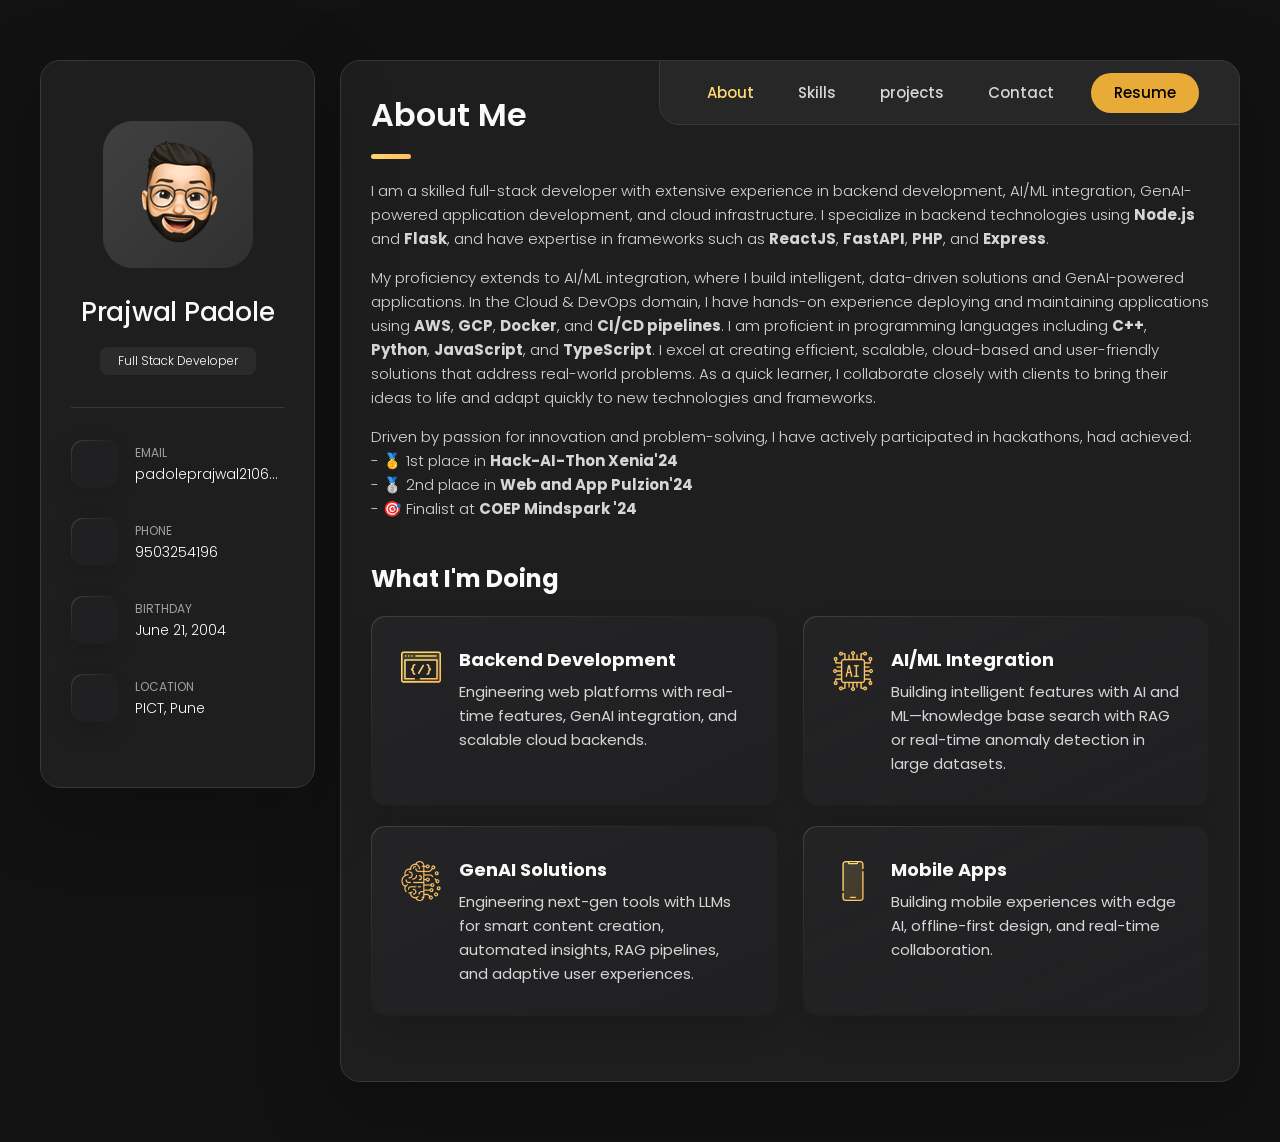
==== commit 5160ad08: "Updated about us" ====
--- a/index.html
+++ b/index.html
@@ -207,8 +207,8 @@
             technologies and frameworks.
           </p>
           <p>
-            Driven by a passion for innovation and problem-solving, I actively
-            participate in hackathons, having achieved:<br />
+            Driven by passion for innovation and problem-solving, I have actively
+            participated in hackathons, had achieved:<br />
             - 🥇 1st place in <span class="bold">Hack-AI-Thon Xenia'24</span>
             <br />
             - 🥈 2nd place in <span class="bold">Web and App Pulzion'24</span><br />
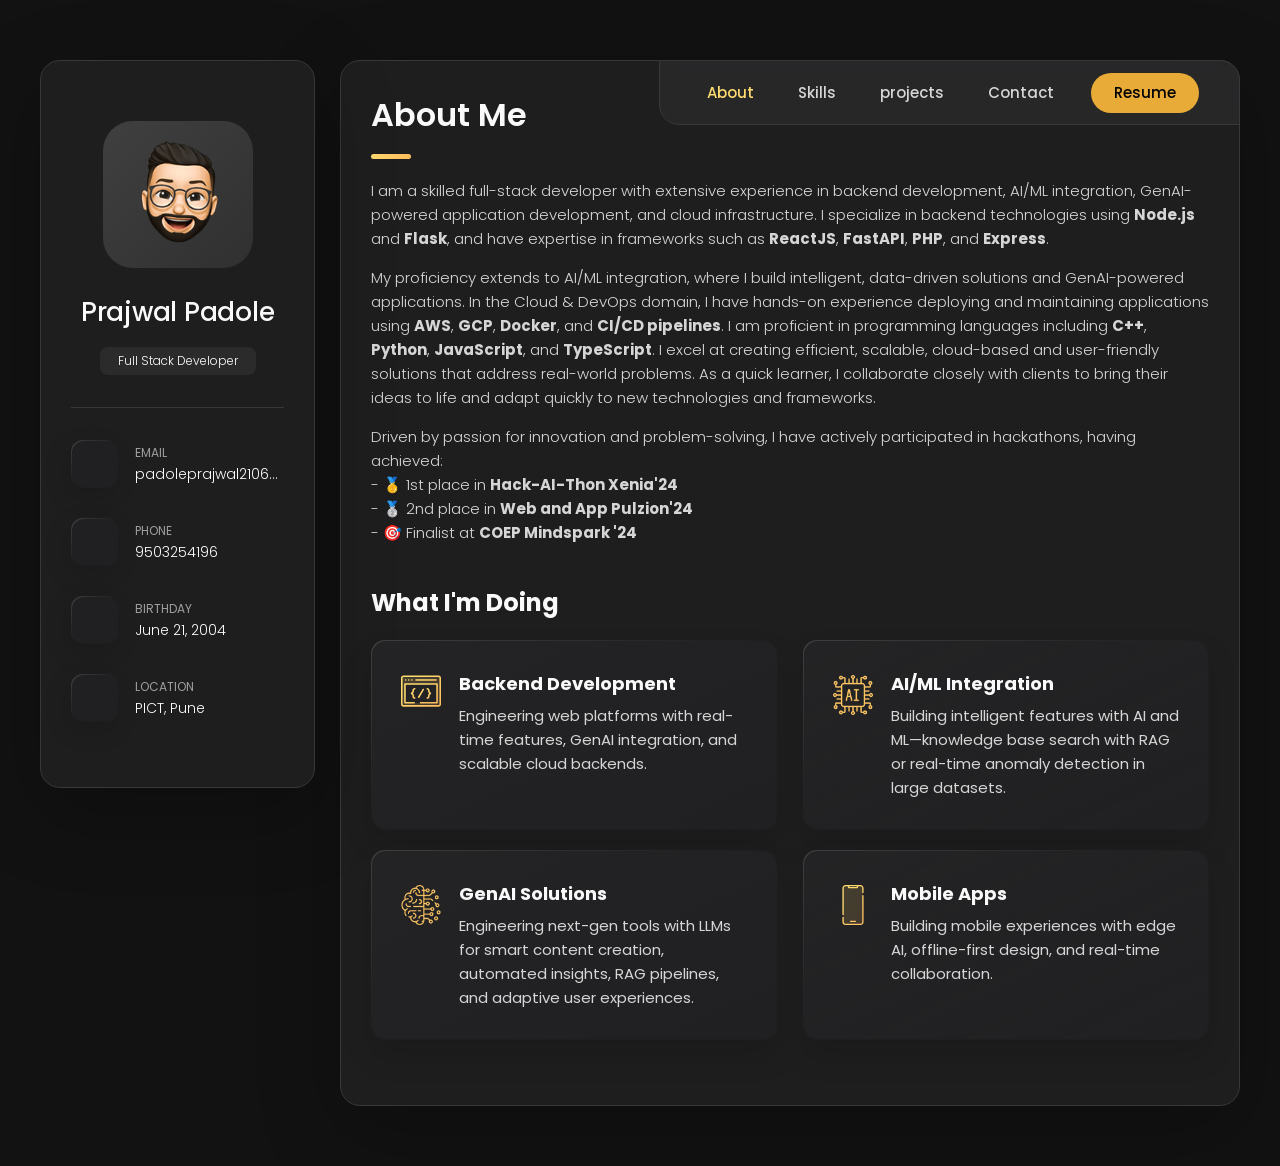
==== commit cf6109db: "Updated about us" ====
--- a/index.html
+++ b/index.html
@@ -208,7 +208,7 @@
           </p>
           <p>
             Driven by passion for innovation and problem-solving, I have actively
-            participated in hackathons, had achieved:<br />
+            participated in hackathons, having achieved:<br />
             - 🥇 1st place in <span class="bold">Hack-AI-Thon Xenia'24</span>
             <br />
             - 🥈 2nd place in <span class="bold">Web and App Pulzion'24</span><br />
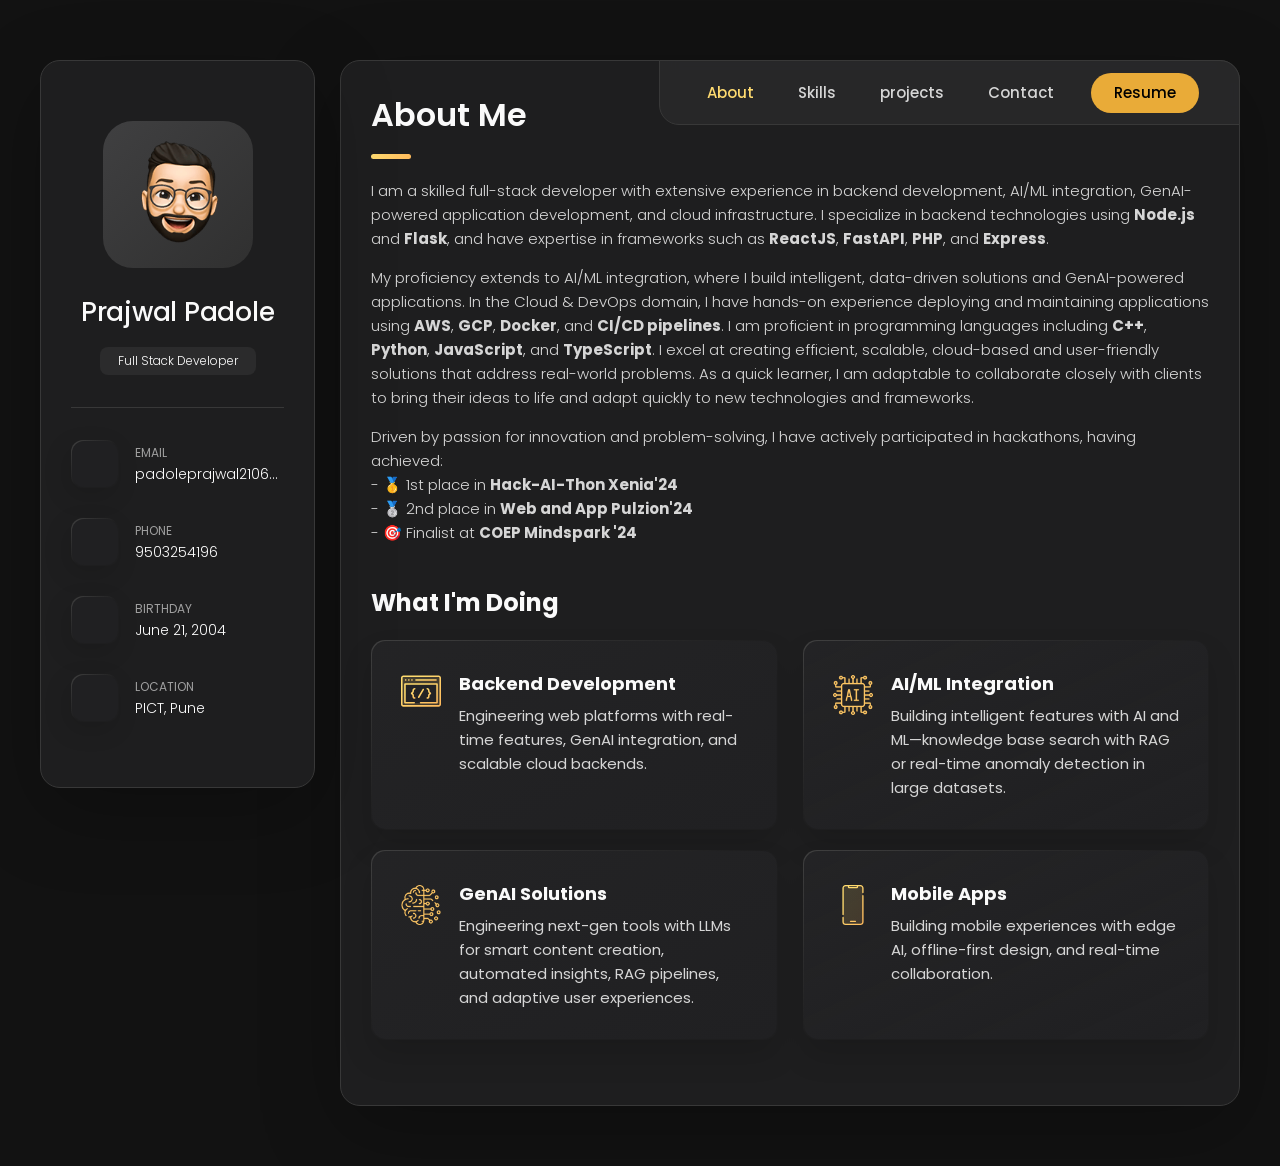
==== commit ff8b6c85: "Updated about us" ====
--- a/index.html
+++ b/index.html
@@ -202,7 +202,7 @@
             <span class="bold">JavaScript</span>, and
             <span class="bold">TypeScript</span>. I excel at creating
             efficient, scalable, cloud-based and user-friendly solutions that
-            address real-world problems. As a quick learner, I collaborate closely
+            address real-world problems. As a quick learner, I am adaptable to collaborate closely
             with clients to bring their ideas to life and adapt quickly to new
             technologies and frameworks.
           </p>
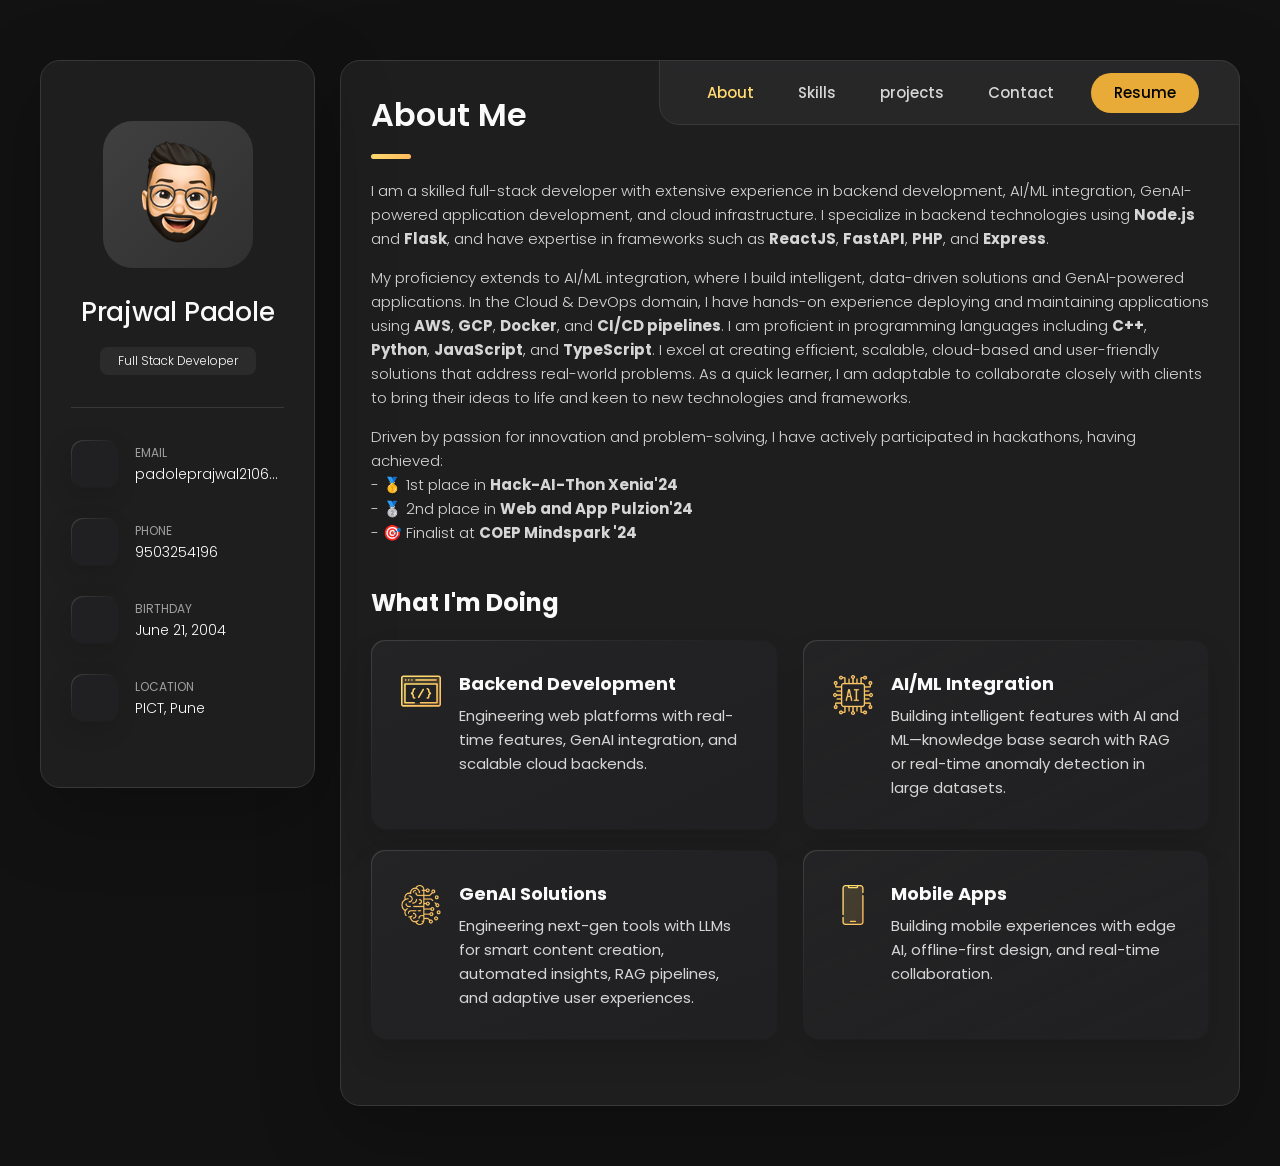
==== commit 614ec7f3: "Updated about us" ====
--- a/index.html
+++ b/index.html
@@ -203,7 +203,7 @@
             <span class="bold">TypeScript</span>. I excel at creating
             efficient, scalable, cloud-based and user-friendly solutions that
             address real-world problems. As a quick learner, I am adaptable to collaborate closely
-            with clients to bring their ideas to life and adapt quickly to new
+            with clients to bring their ideas to life and keen to new
             technologies and frameworks.
           </p>
           <p>
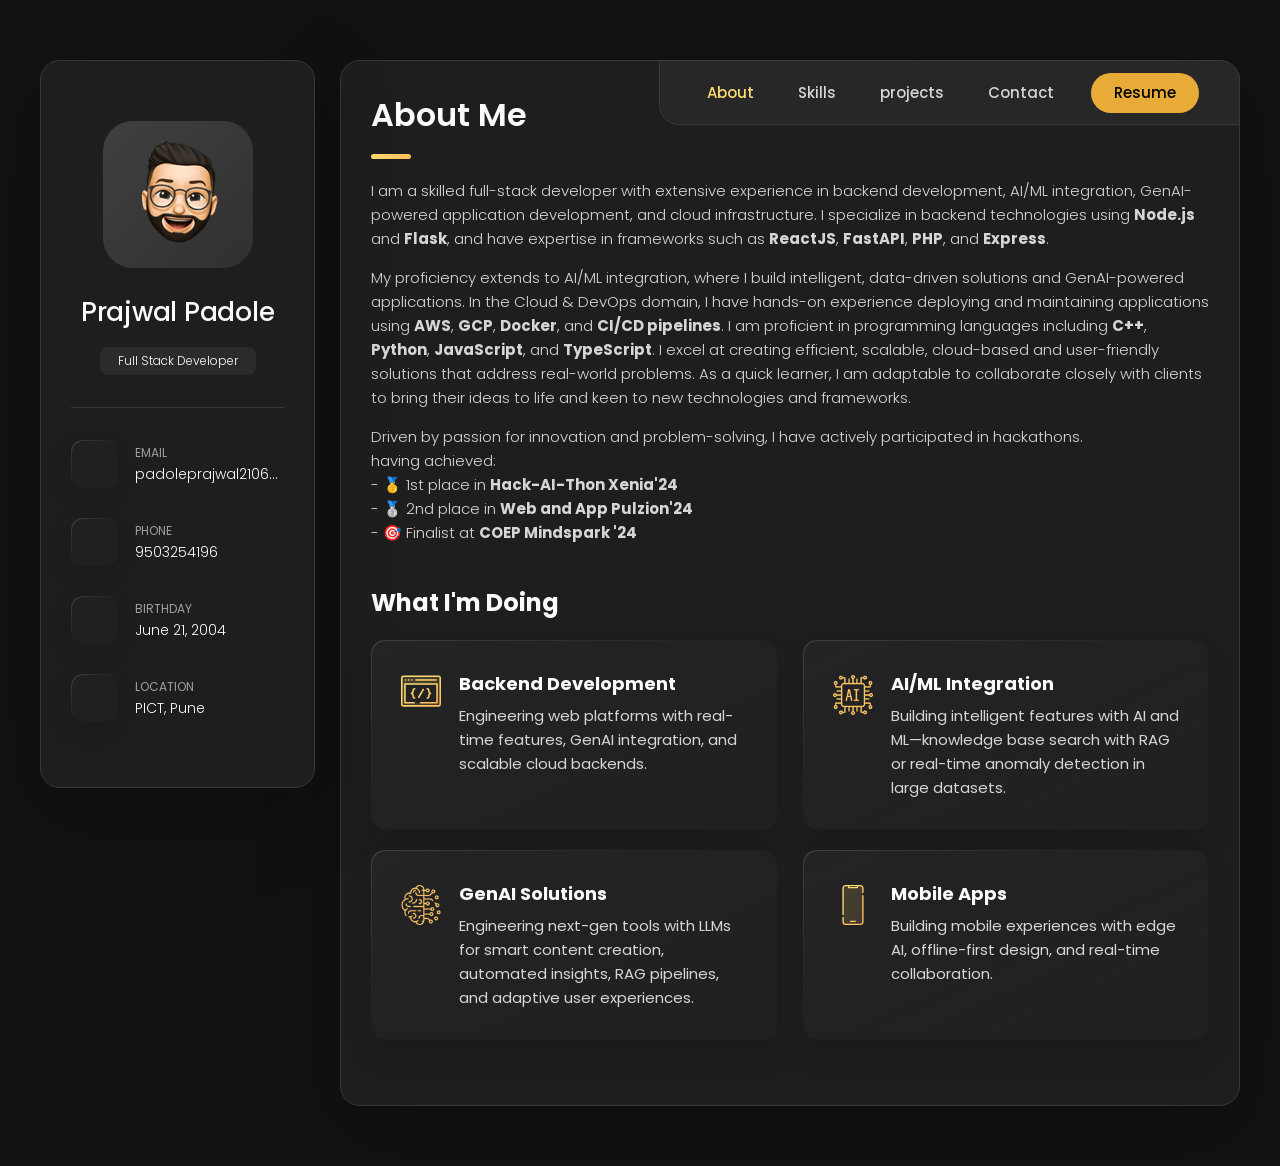
==== commit e069c014: "Updated about us" ====
--- a/index.html
+++ b/index.html
@@ -208,7 +208,7 @@
           </p>
           <p>
             Driven by passion for innovation and problem-solving, I have actively
-            participated in hackathons, having achieved:<br />
+            participated in hackathons.<br /> having achieved:<br />
             - 🥇 1st place in <span class="bold">Hack-AI-Thon Xenia'24</span>
             <br />
             - 🥈 2nd place in <span class="bold">Web and App Pulzion'24</span><br />
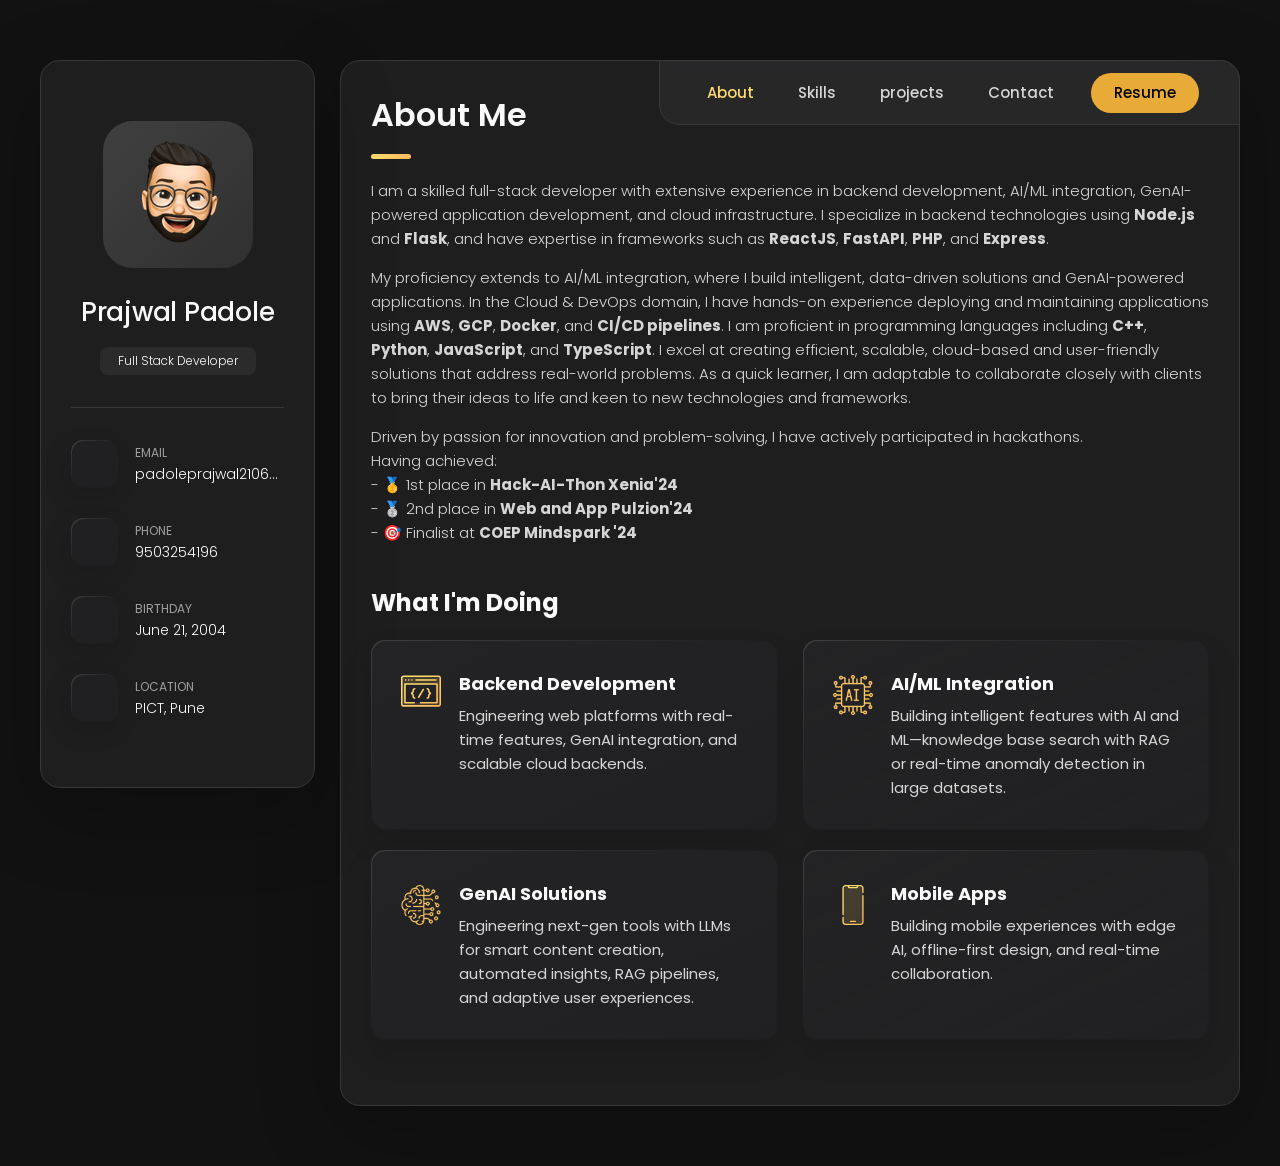
==== commit dc7df67c: "Updated about us" ====
--- a/index.html
+++ b/index.html
@@ -208,7 +208,7 @@
           </p>
           <p>
             Driven by passion for innovation and problem-solving, I have actively
-            participated in hackathons.<br /> having achieved:<br />
+            participated in hackathons.<br />Having achieved:<br />
             - 🥇 1st place in <span class="bold">Hack-AI-Thon Xenia'24</span>
             <br />
             - 🥈 2nd place in <span class="bold">Web and App Pulzion'24</span><br />
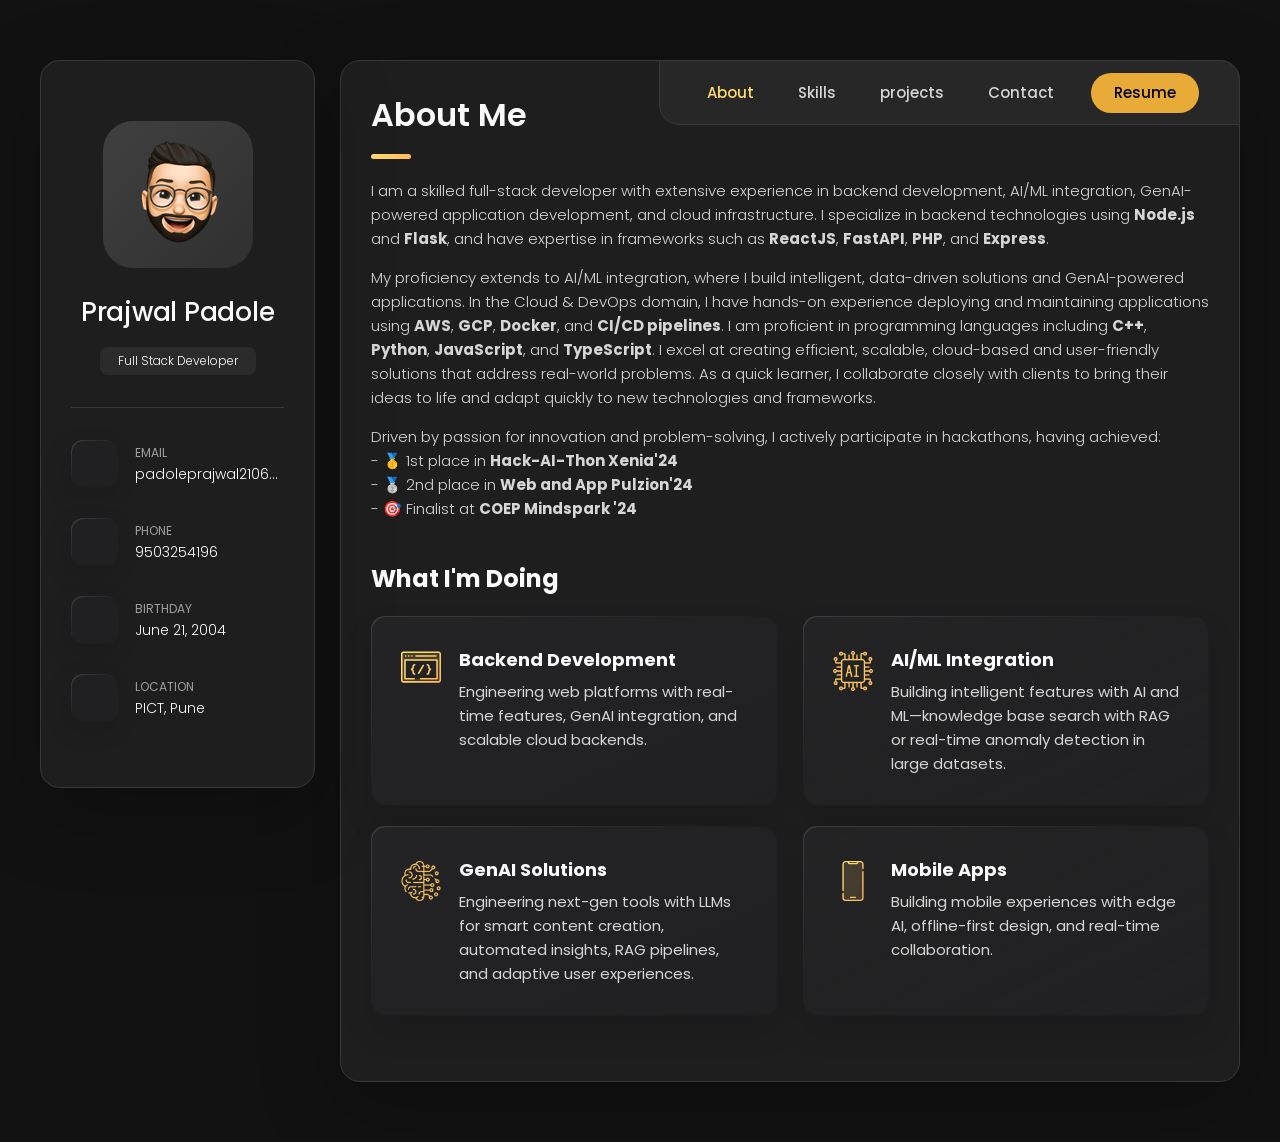
==== commit cdd22e9c: "updating resume" ====
--- a/index.html
+++ b/index.html
@@ -159,7 +159,7 @@
 
           <li class="navbar-item" id="resume">
             <a class="navbar-link" style="color: black;"
-              href="https://drive.google.com/file/d/1fDwOTnC-C0VTZFPT21vJcvQZfboeMuvA/view?usp=sharing" target="_blank"
+              href="https://drive.google.com/file/d/1OrGPLF-3eRX5_R5eP7Bb1r7OD3iF6HRt/view?usp=sharing" target="_blank"
               rel="noopener noreferrer">
               Resume
             </a>
@@ -202,13 +202,13 @@
             <span class="bold">JavaScript</span>, and
             <span class="bold">TypeScript</span>. I excel at creating
             efficient, scalable, cloud-based and user-friendly solutions that
-            address real-world problems. As a quick learner, I am adaptable to collaborate closely
-            with clients to bring their ideas to life and keen to new
+            address real-world problems. As a quick learner, I collaborate closely
+            with clients to bring their ideas to life and adapt quickly to new
             technologies and frameworks.
           </p>
           <p>
-            Driven by passion for innovation and problem-solving, I have actively
-            participated in hackathons.<br />Having achieved:<br />
+            Driven by passion for innovation and problem-solving, I actively
+            participate in hackathons, having achieved:<br />
             - 🥇 1st place in <span class="bold">Hack-AI-Thon Xenia'24</span>
             <br />
             - 🥈 2nd place in <span class="bold">Web and App Pulzion'24</span><br />
